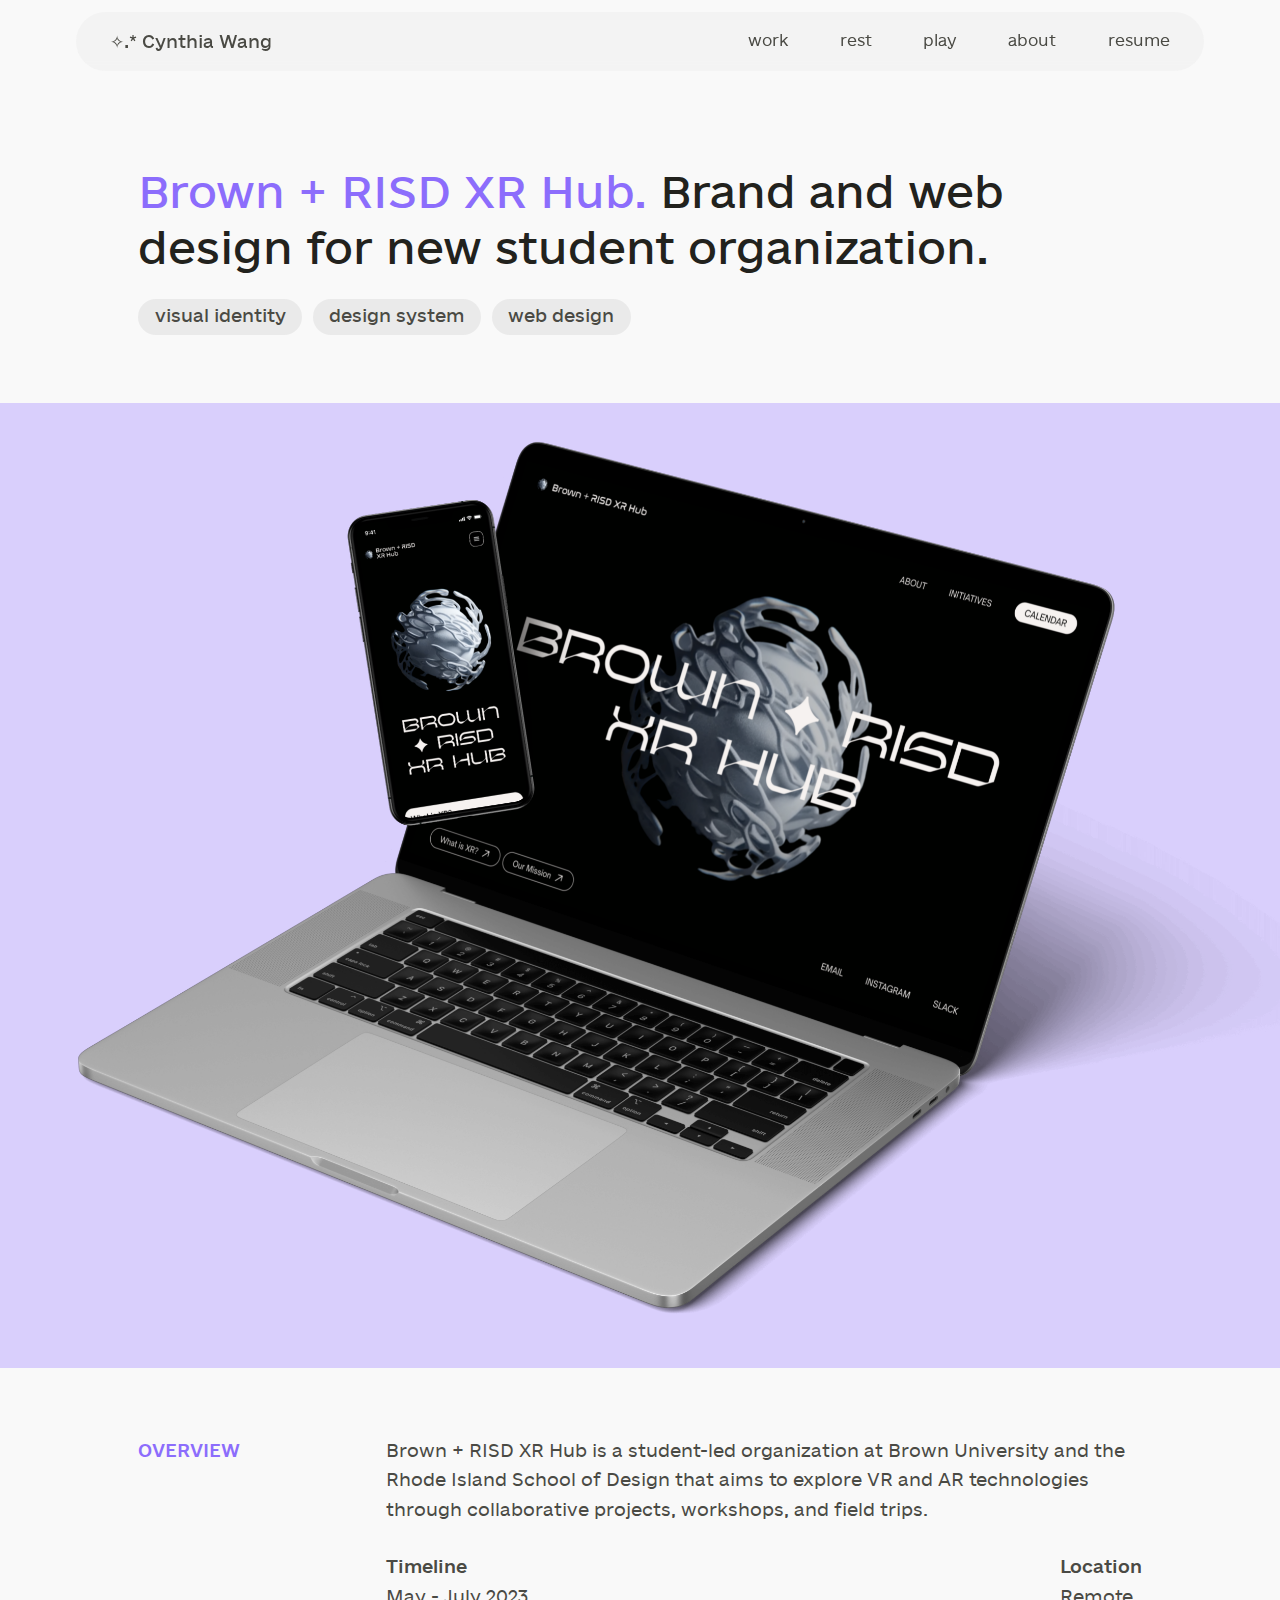
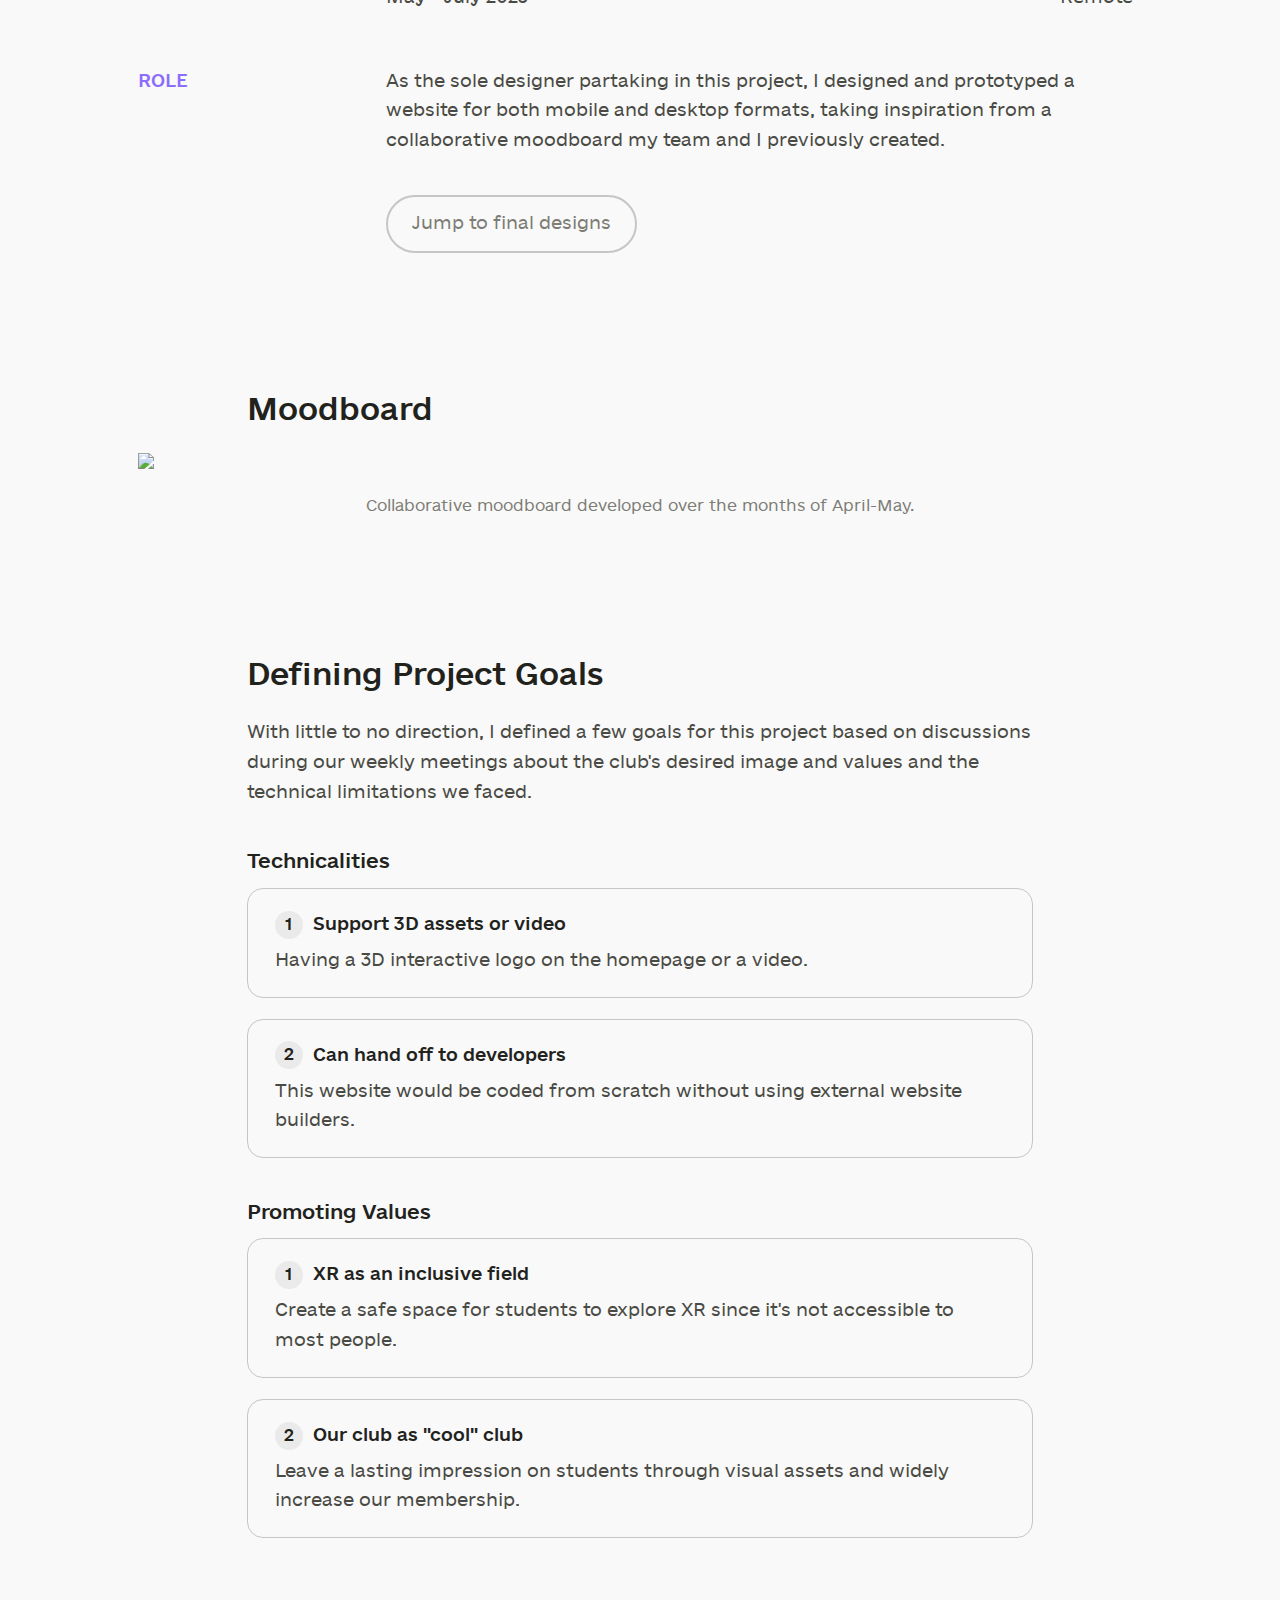
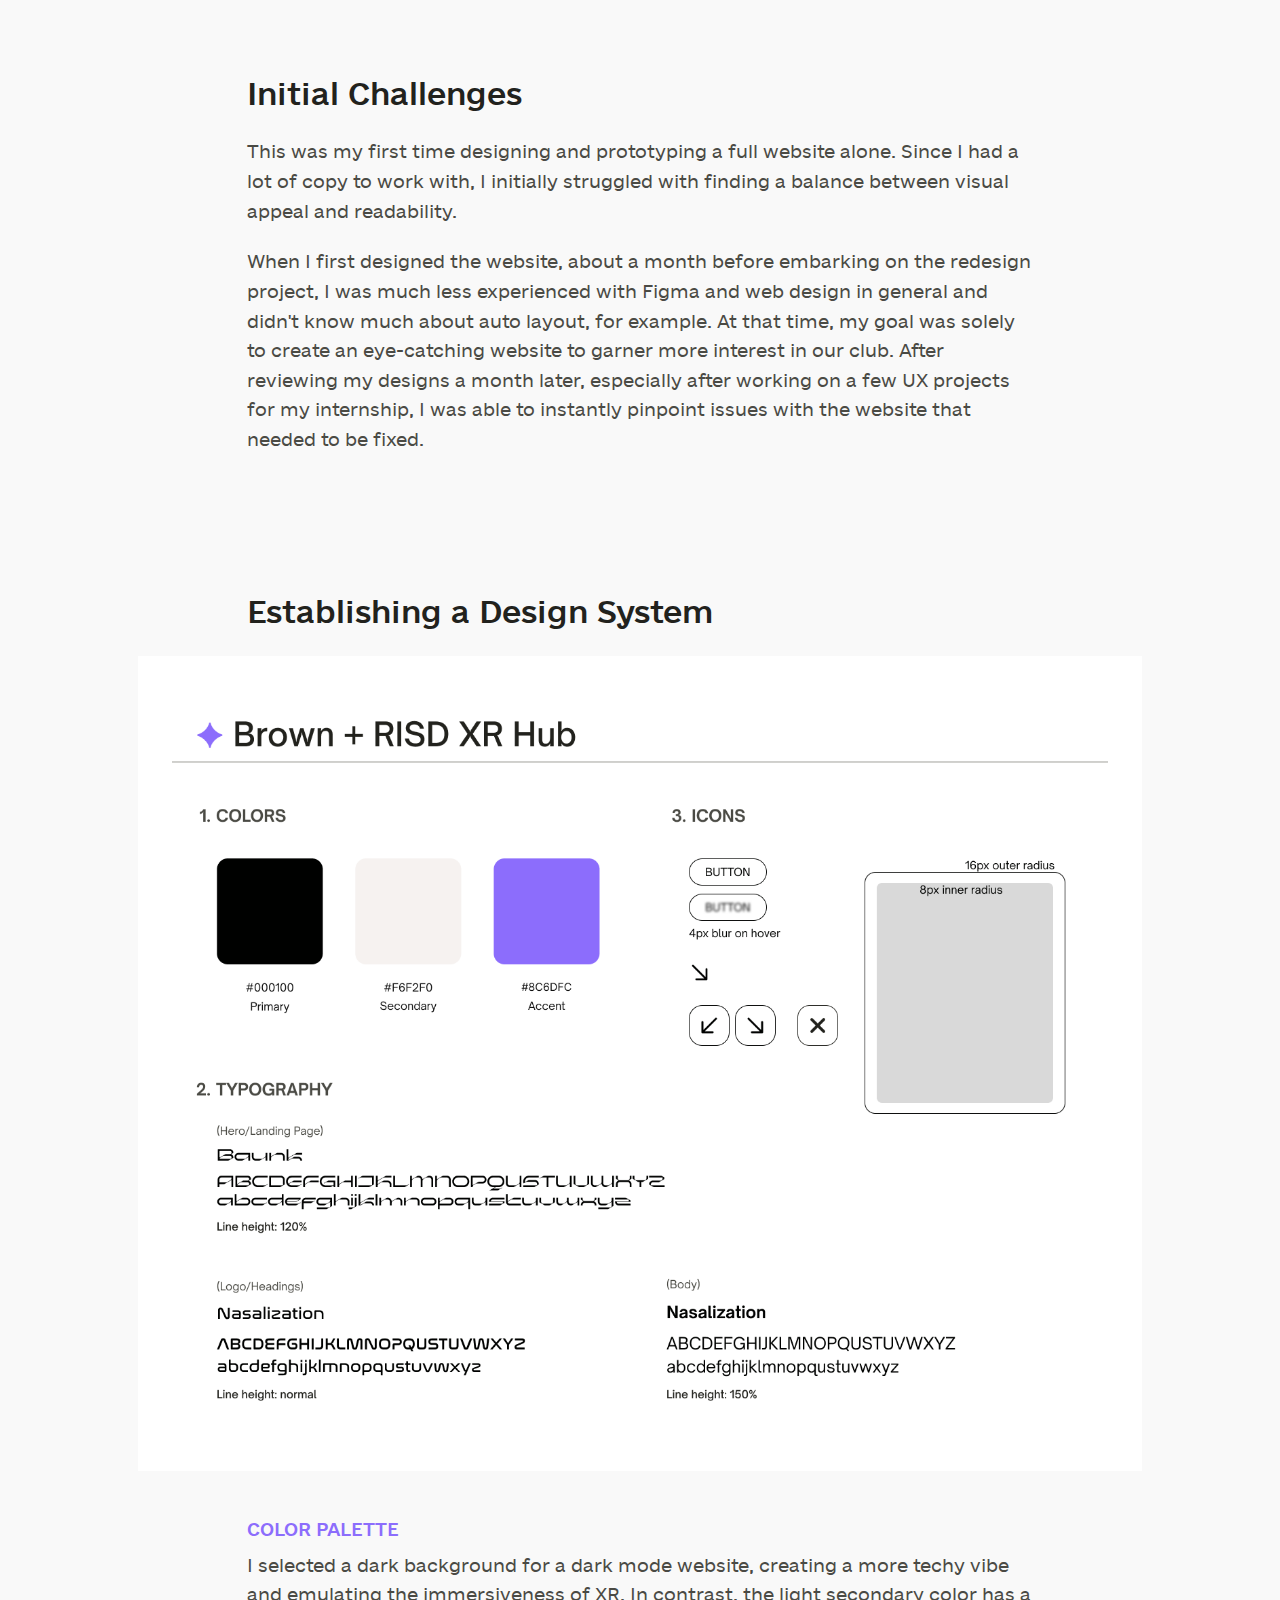
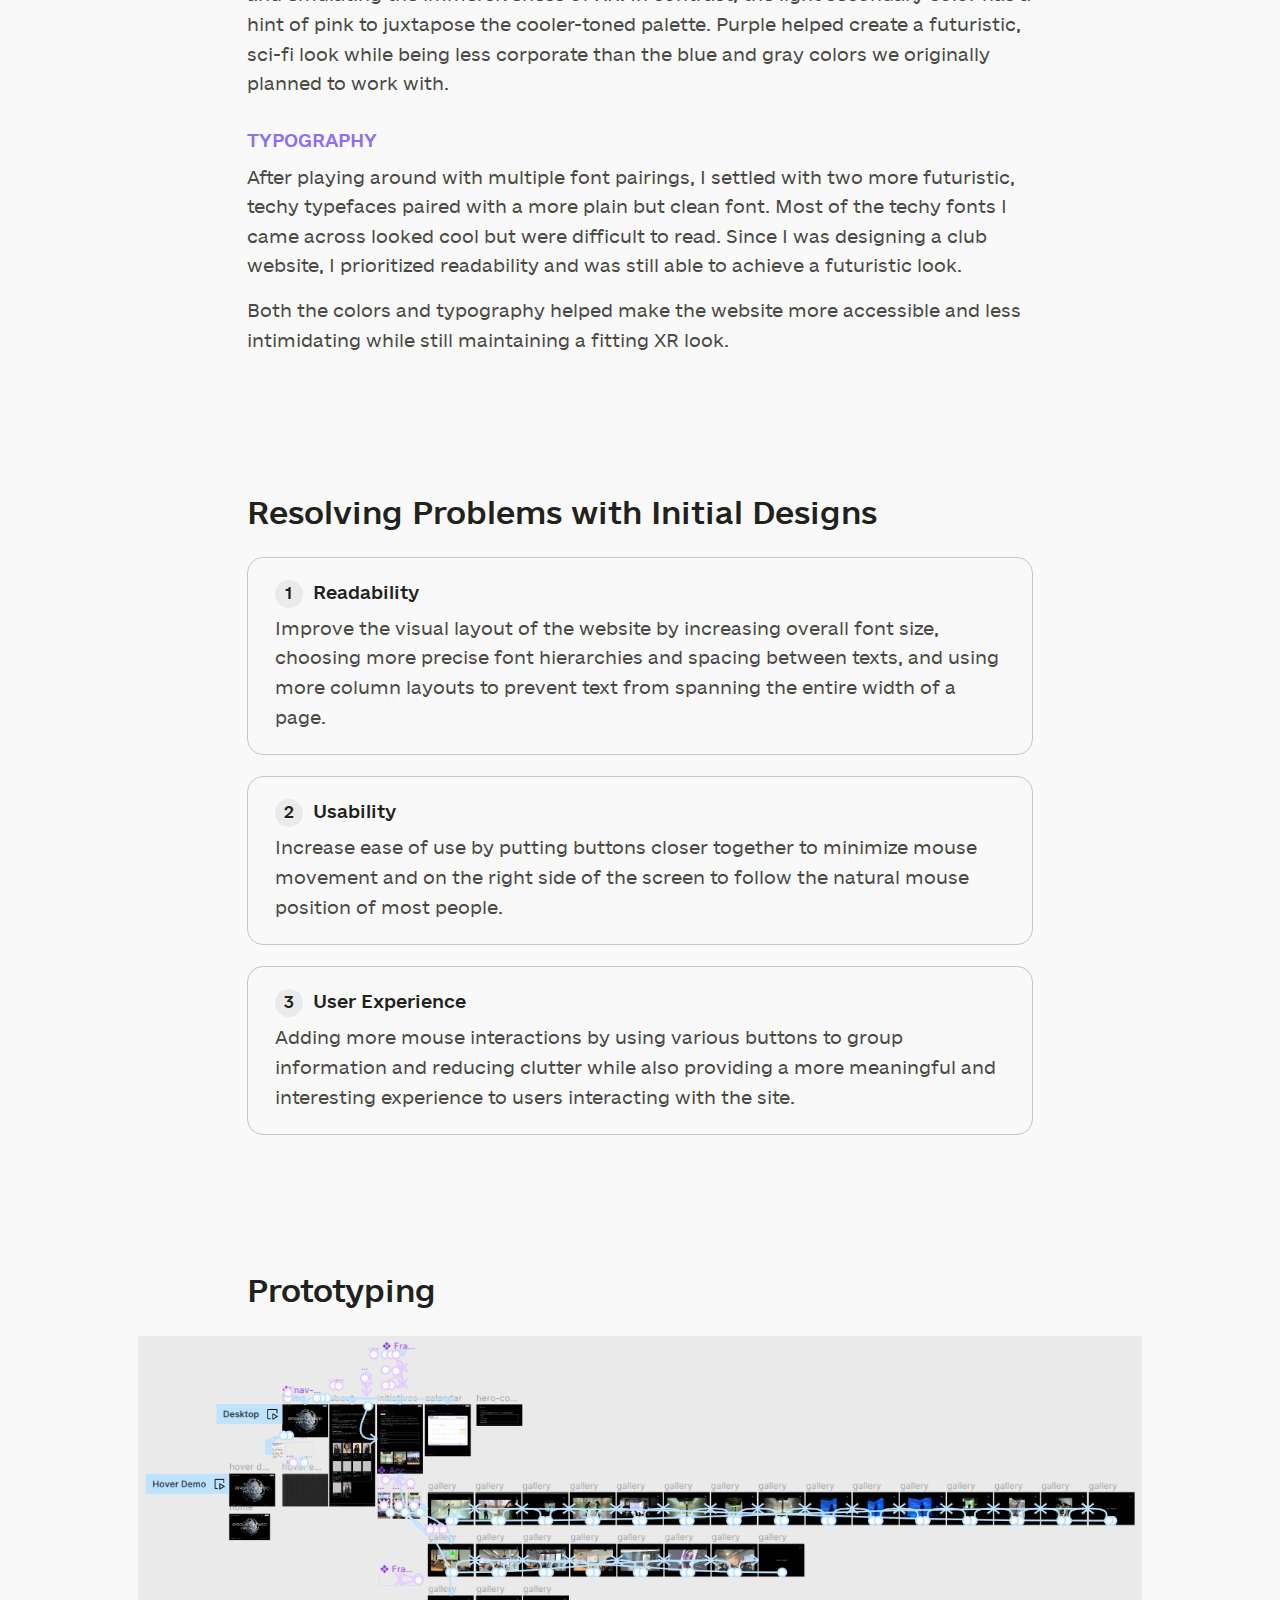
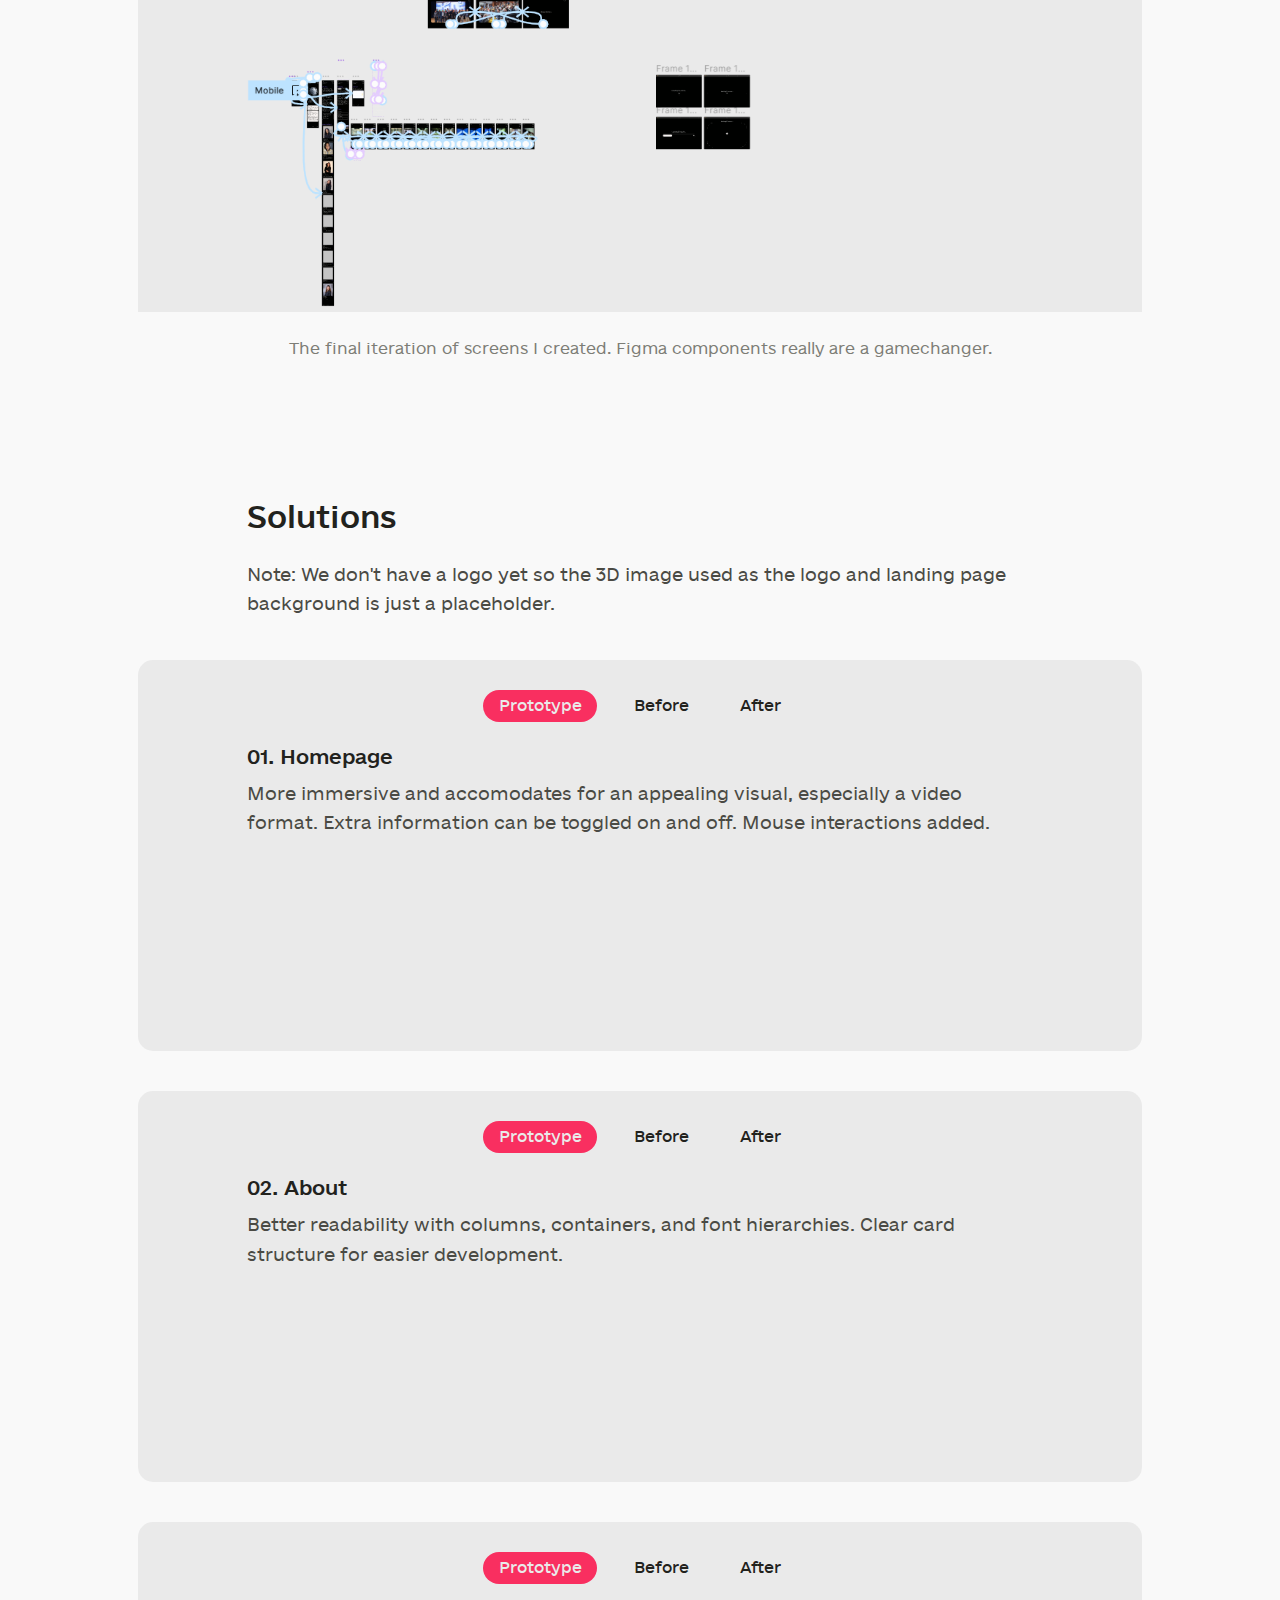
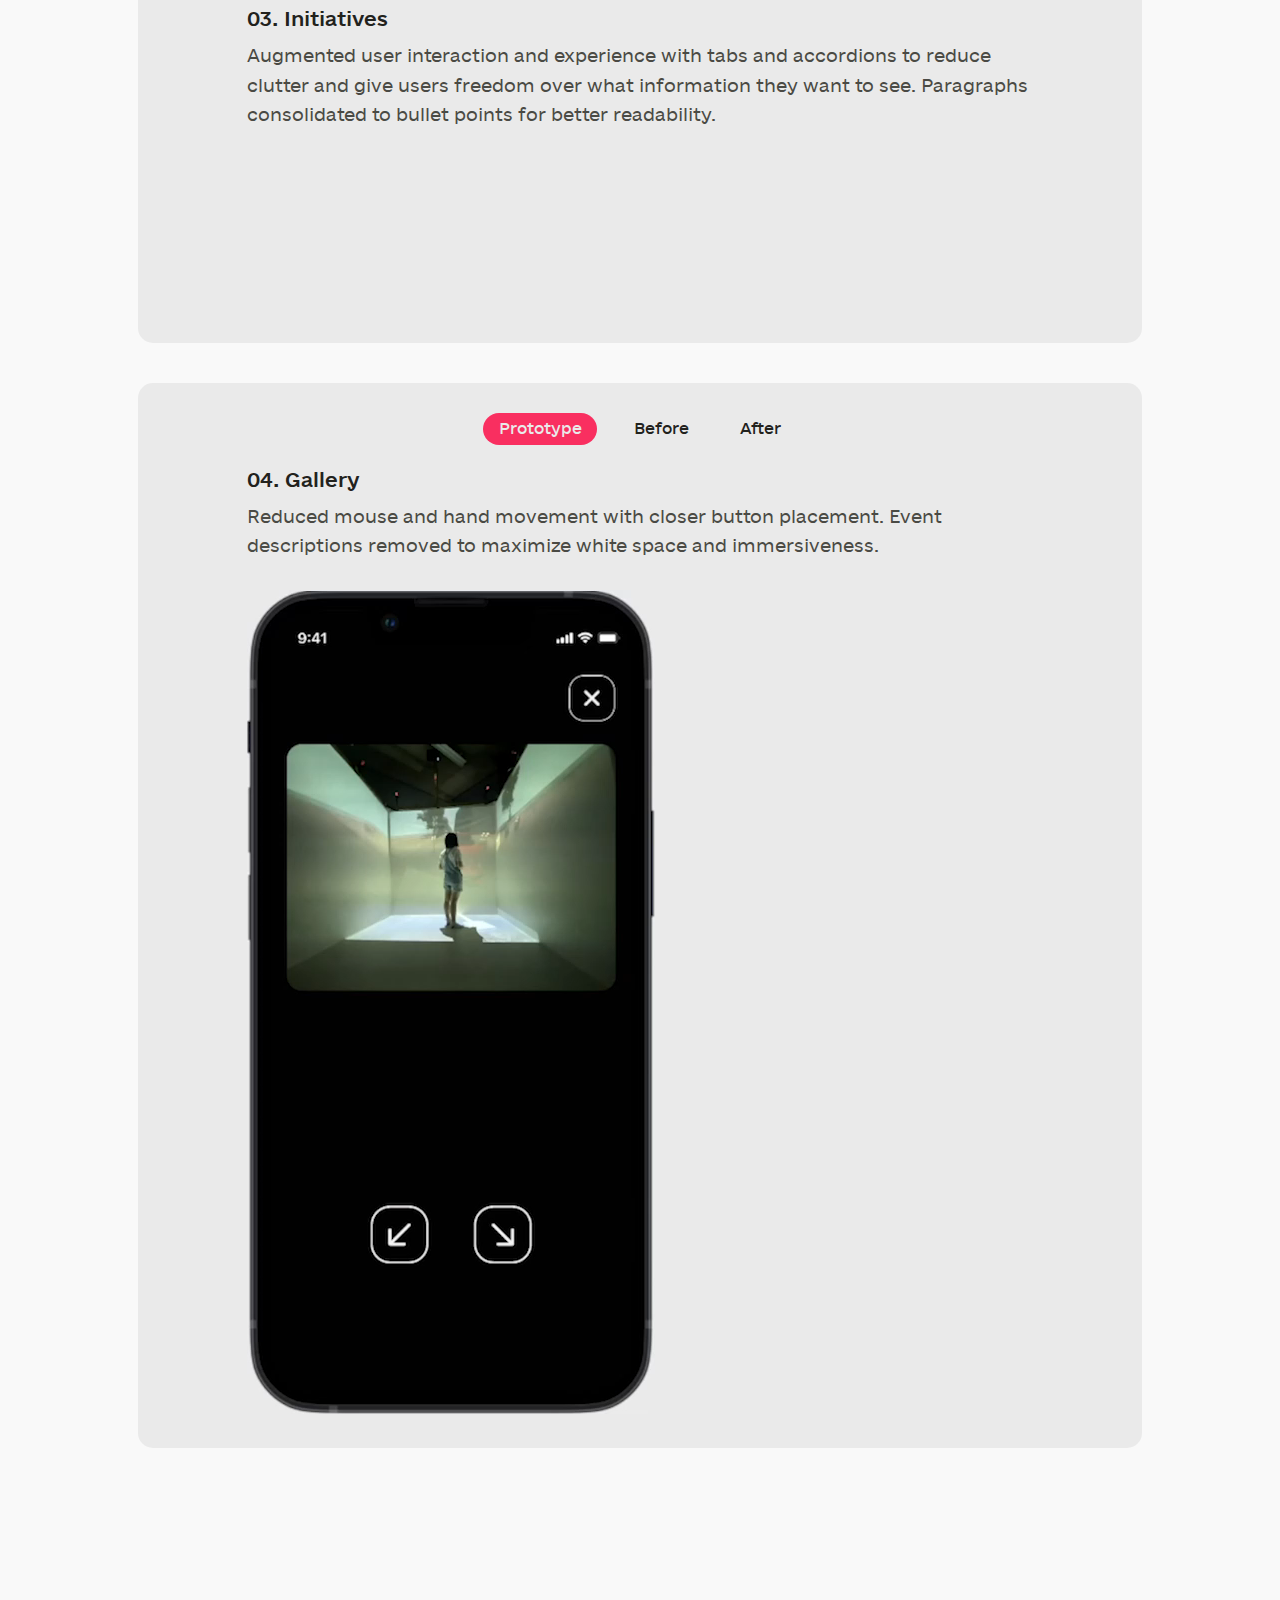
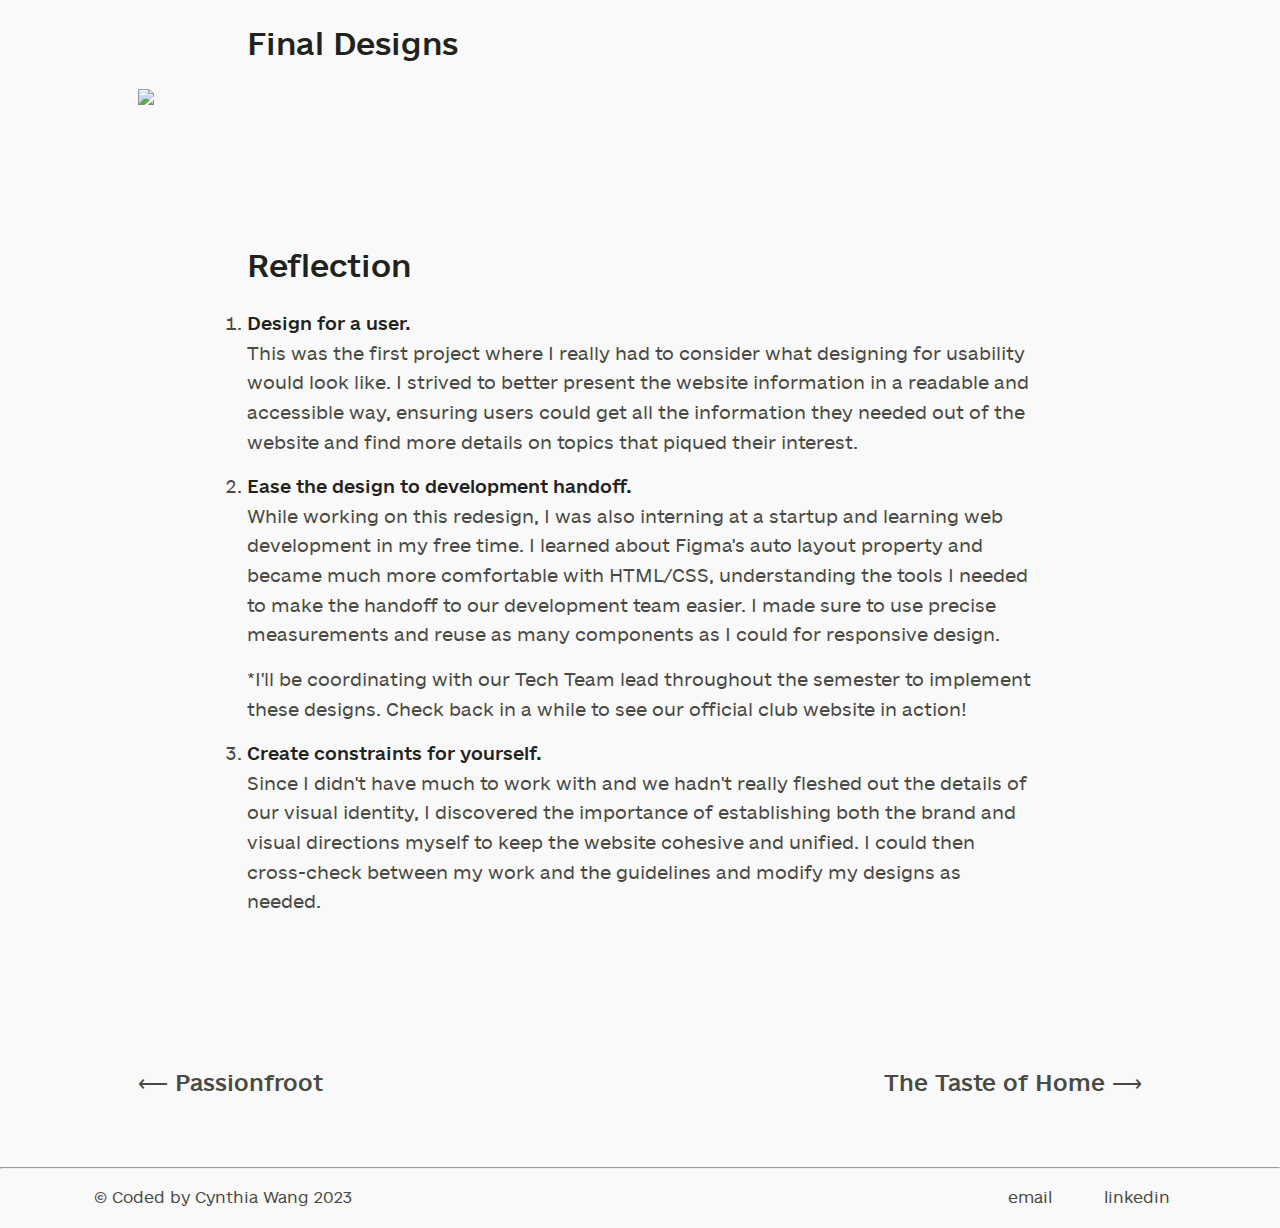
==== brown-risd-xr-hub/index.html @ 7a9e2456 "Add files via upload" ====
<!DOCTYPE html>
<html lang="en">
<head>
  <meta charset="UTF-8">
  <meta name="viewport" content="width=device-width, initial-scale=1.0">
  <title>Brown + RISD XR Hub</title>
  <link rel="stylesheet" href="../style.css">
  <link rel="icon" type="image/x-icon" href="../images/favicon.png">
</head>
<body>
  <section class="header-work">
    <!-- navbar -->
    <div class="nav-container">
      <nav>
        <a href="../" class="logo">✧.* Cynthia Wang</a>
        <div class="nav-links">
          <ul>
            <li><a href="../"><p class="small-text">work</p></a></li>
            <li><a href="../rest/"><p class="small-text">rest</p></a></li>
            <li><a href="../play/"><p class="small-text">play</p></a></li>
            <li><a href="../about/"><p class="small-text">about</p></a></li>
            <li><a href="../docs/resume.pdf" target="_blank"><p class="small-text">resume</p></a></li>
          </ul>
        </div>
      </nav>
    </div>   

    <!-- title -->
    <div class="work-header-container fade">
      <h2 class="padding strong"><span class="purple">Brown + RISD XR Hub. </span>Brand and web design for new student organization.</h2>
      <div class="work-pill-row">
        <div class="category">
          <p>visual identity</p>
        </div>
        <div class="category">
          <p>design system</p>
        </div>
        <div class="category">
          <p>web design</p>
        </div>
      </div>
    </div>
  </section>

  <!-- cover-image -->
  <section class="cover-image fade">
    <div class="cover-container xr-hub">
      <img src="../images/xr-hub/project-cover.png">
    </div>
  </section>

  <!-- overview -->
  <section>
    <div class="work-primary-padding fade">

      <div class="work-split-container">
        <div class="work-left-side">
          <p class="medium purple">
            OVERVIEW
          </p>
        </div>
        <div class="work-right-side">
          <p class="padding-32">
            Brown + RISD XR Hub is a student-led organization at Brown University and the Rhode Island School of Design that aims to explore VR and AR technologies through collaborative projects, workshops, and field trips.
          </p>
          <div class="subrow">
            <div class="work-right-left-side">
              <p class="medium">
                Timeline
              </p>
              <p>May - July 2023</p>
            </div>
            <div class="work-right-right-side">
              <p class="medium">
                Location
              </p>
              <p class="padding-64">Remote</p>
            </div>
          </div>
        </div>
      </div>

      <div class="work-split-container">
        <div class="work-left-side">
          <p class="medium purple">ROLE</p>
        </div>
        <div class="work-right-side">
          <p class="padding-48 gray">
            As the sole designer partaking in this project, I designed and prototyped a website for both mobile and desktop formats, taking inspiration from a collaborative moodboard my team and I previously created.
          </p>
          <div>
            <button class="jump-button">
              <a href="#solutions">
                <p class="subtle">Jump to final designs</p>
              </a>
            </button>  
          </div>
        </div>
      </div>
    </div>
  </section>

  <!-- moodboard -->
  <section>
    <div class="work-primary-padding fade">
      <div class="work-inner-container">
        <h3 class="padding">Moodboard</h3>
      </div>
      <div class="process-image">
        <img src="../images/xr-hub/moodboard.jpg">
      </div>
      <p class="small-text subtle center-align">
        Collaborative moodboard developed over the months of April-May.
      </p>
    </div>
  </section>  

  <!-- goals -->
  <section>
    <div class="work-primary-padding fade">
      <div class="work-inner-container">
        <h3 class="padding">Defining Project Goals</h3>
        <p class="padding-48">
          With little to no direction, I defined a few goals for this project based on discussions during our weekly meetings about the club's desired image and values and the technical limitations we faced.
        </p>
        <p class="large-text medium strong padding-12">Technicalities</p>

        <div class="grid-container" style="padding-bottom: var(--padding-48);">
          <div class="sequence-container">
            <div class="num-row">
              <div class="num-circle strong medium">1</div>
              <p class="strong medium">Support 3D assets or video</p>
            </div>
            <div>
              <p>
                Having a 3D interactive logo on the homepage or a video.
              </p>
            </div>
          </div>
          <div>
            <div class="sequence-container">
              <div class="num-row">
                <div class="num-circle strong medium">2</div>
                <p class="strong medium">Can hand off to developers</p>
              </div>
              <div>
                <p>
                  This website would be coded from scratch without using external website builders.
                </p>
              </div>
            </div>  
          </div>
        </div>

        <!-- <p class="medium">
          1. Support 3D assets or video
        </p>
        <p class="padding-16">
          Having a 3D interactive logo on the homepage or a video.
        </p> 
        <p class="medium">
          2. Can hand off to developers
        </p>
        <p class="padding-32">
          This website would be coded from scratch without using external website builders.
        </p> -->
        <p class="large-text medium strong padding-12">Promoting Values</p>
        <div class="grid-container">
          <div class="sequence-container">
            <div class="num-row">
              <div class="num-circle strong medium">1</div>
              <p class="strong medium">XR as an inclusive field</p>
            </div>
            <div>
              <p>
                Create a safe space for students to explore XR since it's not accessible to most people.
              </p>
            </div>
          </div>
          <div>
            <div class="sequence-container">
              <div class="num-row">
                <div class="num-circle strong medium">2</div>
                <p class="strong medium">Our club as "cool" club</p>
              </div>
              <div>
                <p>
                  Leave a lasting impression on students through visual assets and widely increase our membership.
                </p>
              </div>
            </div>  
          </div>
        </div>

        <!-- <p class="medium">
          1. XR as an inclusive field
        </p>
        <p class="padding-16">
          Create a safe space for students to explore XR since it's not accessible to most people.
        </p>
        <p class="medium">
          2. Our club as "cool" club
        </p>
        <p>
          Leave a lasting impression on students through visual assets and widely increase our membership.
        </p>  -->
      </div>
    </div>
  </section>    

  <!-- challenges -->
  <section>
    <div class="work-primary-padding fade">
    <div class="work-inner-container">
      <h3 class="padding">Initial Challenges</h3>
        <p class="padding-24">This was my first time designing and prototyping a full website alone. Since I had a lot of copy to work with, I initially struggled with finding a balance between visual appeal and readability.</p>
        <p>When I first designed the website, about a month before embarking on the redesign project, I was much less experienced with Figma and web design in general and didn't know much about auto layout, for example. At that time, my goal was solely to create an eye-catching website to garner more interest in our club. After reviewing my designs a month later, especially after working on a few UX projects for my internship, I was able to instantly pinpoint issues with the website that needed to be fixed.</p>
      </div>
    </div>
  </section>    

  <!-- design system -->
  <section>
    <div class="work-primary-padding fade">
      <div class="work-inner-container">
        <h3 class="padding">Establishing a Design System</h3>
      </div>
      <div class="style-guide">
        <img src="../images/xr-hub/style-guide.png">
      </div>
      <div class="work-inner-container">
        <p class="purple medium padding-8">COLOR PALETTE</p>
        <p class="padding-32">
          I selected a dark background for a dark mode website, creating a more techy vibe and emulating the immersiveness of XR. In contrast, the light secondary color has a hint of pink to juxtapose the cooler-toned palette. Purple helped create a futuristic, sci-fi look while being less corporate than the blue and gray colors we originally planned to work with.
        </p>
        <p class="purple medium padding-8">TYPOGRAPHY</p>
        <p class="padding-16">
          After playing around with multiple font pairings, I settled with two more futuristic, techy typefaces paired with a more plain but clean font. Most of the techy fonts I came across looked cool but were difficult to read. Since I was designing a club website, I prioritized readability and was still able to achieve a futuristic look.
        </p>
        <p>
          Both the colors and typography helped make the website more accessible and less intimidating while still maintaining a fitting XR look.
        </p>
      </div>
    </div>
  </section>

  <!-- problems with initial designs -->
  <section>
    <div class="work-primary-padding fade">
      <div class="work-inner-container">
        <h3 class="padding">Resolving Problems with Initial Designs</h3>
        <div class="grid-container">
          <div class="sequence-container">
            <div class="num-row">
              <div class="num-circle strong medium">1</div>
              <p class="strong medium">Readability</p>
            </div>
            <div>
              <p>
                Improve the visual layout of the website by increasing overall font size, choosing more precise font hierarchies and spacing between texts, and using more column layouts to prevent text from spanning the entire width of a page.
              </p>
            </div>
          </div>
          <div>
            <div class="sequence-container">
              <div class="num-row">
                <div class="num-circle strong medium">2</div>
                <p class="strong medium">Usability</p>
              </div>
              <div>
                <p>
                  Increase ease of use by putting buttons closer together to minimize mouse movement and on the right side of the screen to follow the natural mouse position of most people.
                </p>
              </div>
            </div>  
          </div>
          <div>
            <div class="sequence-container">
              <div class="num-row">
                <div class="num-circle strong medium">3</div>
                <p class="strong medium">User Experience</p>
              </div>
              <div>
                <p>
                  Adding more mouse interactions by using various buttons to group information and reducing clutter while also providing a more meaningful and interesting experience to users interacting with the site.
                </p>
              </div>
            </div>  
          </div>
      </div>
    </div>
  </section>

  <!-- prototyping -->
  <section>
    <div class="work-primary-padding fade">
      <div class="work-inner-container">
        <h3 class="padding">Prototyping</h3>
      </div>
      <img src="../images/xr-hub/prototyping-ss.png" style="padding-bottom: var(--padding-24);">
      <p class="subtle small-text center-align">The final iteration of screens I created. Figma components really are a gamechanger.</p>
    </div>  
  </section>

  <!-- solutions -->
  <section>
    <div class="work-primary-padding fade">
      <div class="work-inner-container">
        <h3 class="padding">Solutions</h3>
        <p class="padding-48">Note: We don't have a logo yet so the 3D image used as the logo and landing page background is just a placeholder.</p>
      </div>

      <!-- home -->
      <div class="prototype-container">
        <div class="tabs">
          <input type="radio" class="tabs-radio" name="tabs-home" id="prototype-tab-home" checked>
          <label for="prototype-tab-home" class="tabs-label strong">Prototype</label>
          <div class="tabs-content">
            <div>
              <p class="strong medium large-text padding-8">01. Homepage</p>
              <p class="padding-32">More immersive and accomodates for an appealing visual, especially a video format. Extra information can be toggled on and off. Mouse interactions added.</p>
            </div>
            <div class="prototype-cover-vid" style="overflow: hidden">
              <video width="100%" autoplay loop muted playsinline class="prototype-screen-container">
                <source src="../images/xr-hub/home-prototype.mp4" type="video/mp4">
              </video>
            </div>
          </div>
          <input type="radio" class="tabs-radio" name="tabs-home" id="before-tab-home">
          <label for="before-tab-home" class="tabs-label strong">Before</label>
          <div class="tabs-content">
            <div class="prototype-split-container">
              <div class="prototype-split-row">
                <div class="prototype-image-side">
                  <img src="../images/xr-hub/home-old.png" class="prototype-img">
                </div>
                <div class="prototype-text-side">
                  <div class="prototype-bullet-container">
                    <div class="icon">
                      <img src="../images/x.svg">
                    </div>
                    <div>
                      <p>Text-heavy</p>
                    </div>
                  </div>
                  <div class="prototype-bullet-container">
                    <div class="icon">
                      <img src="../images/x.svg">
                    </div>
                    <div>
                      <p>Spacing issues</p>
                    </div>
                  </div>
                  <div class="prototype-bullet-container">
                    <div class="icon">
                      <img src="../images/x.svg">
                    </div>
                    <div>
                      <p>Not suitable for background image/video integration</p>
                    </div>
                  </div>
                </div>
              </div>
            </div>
          </div>
          <input type="radio" class="tabs-radio" name="tabs-home" id="after-tab-home">
          <label for="after-tab-home" class="tabs-label strong">After</label>
          <div class="tabs-content">
            <div class="prototype-split-container">
              <div class="prototype-split-row">
                <div class="prototype-image-side">
                  <img src="../images/xr-hub/home-new.png" class="prototype-img">
                </div>
                <div class="prototype-text-side">
                  <div class="prototype-bullet-container">
                    <div class="icon">
                      <img src="../images/check.svg">
                    </div>
                    <div>
                      <p>Spacious landing page</p>
                    </div>
                  </div>
                  <div class="prototype-bullet-container">
                    <div class="icon">
                      <img src="../images/check.svg">
                    </div>
                    <div>
                      <p>Hidden secondary information with buttons toggles</p>
                    </div>
                  </div>
                  <div class="prototype-bullet-container">
                    <div class="icon">
                      <img src="../images/check.svg">
                    </div>
                    <div>
                      <p>Adjusted spacing in footer</p>
                    </div>
                  </div>
                  <div class="prototype-bullet-container">
                    <div class="icon">
                      <img src="../images/check.svg">
                    </div>
                    <div>
                      <p>Bold CTA Calendar button</p>
                    </div>
                  </div>
                  <div class="prototype-bullet-container">
                    <div class="icon">
                      <img src="../images/check.svg">
                    </div>
                    <div>
                      <p>Mouse hover effects</p>
                    </div>
                  </div>
                </div>
              </div>
            </div>
          </div>
        </div>
      </div>  

      <!-- about -->
      <div class="prototype-container">
        <div class="tabs">
          <input type="radio" class="tabs-radio" name="tabs-about" id="prototype-tab-about" checked>
          <label for="prototype-tab-about" class="tabs-label strong">Prototype</label>
          <div class="tabs-content">
            <div>
              <p class="strong medium large-text padding-8">02. About</p>
              <p class="padding-32">Better readability with columns, containers, and font hierarchies. Clear card structure for easier development.</p>
            </div>
            <div class="prototype-cover-vid" style="overflow: hidden">
              <video width="100%" class="prototype-screen-container" autoplay loop muted playsinline>
                <source src="../images/xr-hub/about-prototype.mp4" type="video/mp4">
              </video>
            </div>
          </div>
          <input type="radio" class="tabs-radio" name="tabs-about" id="before-tab-about">
          <label for="before-tab-about" class="tabs-label strong">Before</label>
          <div class="tabs-content">
            <div class="prototype-split-container">
              <div class="prototype-split-row">
                <div class="prototype-image-side">
                  <img src="../images/xr-hub/about-old.png" class="prototype-img">
                </div>
                <div class="prototype-text-side">
                  <div class="prototype-bullet-container">
                    <div class="icon">
                      <img src="../images/x.svg">
                    </div>
                    <div>
                      <p>Spacing issues</p>
                    </div>
                  </div>
                  <div class="prototype-bullet-container">
                    <div class="icon">
                      <img src="../images/x.svg">
                    </div>
                    <div>
                      <p>Lack of font hierarchy</p>
                    </div>
                  </div>
                  <div class="prototype-bullet-container">
                    <div class="icon">
                      <img src="../images/x.svg">
                    </div>
                    <div>
                      <p>Wide text boxes causing eye strain</p>
                    </div>
                  </div>
                  <div class="prototype-bullet-container">
                    <div class="icon">
                      <img src="../images/x.svg">
                    </div>
                    <div>
                      <p>Disproportionate icon to text sizes</p>
                    </div>
                  </div>
                </div>
              </div>
              <div class="prototype-split-row">
                <div class="prototype-image-side">
                  <img src="../images/xr-hub/eboard-old.png"  class="prototype-img">
                </div>
                <div class="prototype-text-side">
                  <div class="prototype-bullet-container">
                    <div class="icon">
                      <img src="../images/x.svg">
                    </div>
                    <div>
                      <p>No text groupings</p>
                    </div>
                  </div>
                  <div class="prototype-bullet-container">
                    <div class="icon">
                      <img src="../images/x.svg">
                    </div>
                    <div>
                      <p>Unresponsive container design</p>
                    </div>
                  </div>
                </div>
              </div>
            </div>
          </div>
          <input type="radio" class="tabs-radio" name="tabs-about" id="after-tab-about">
          <label for="after-tab-about" class="tabs-label strong">After</label>
          <div class="tabs-content">
            <div class="prototype-split-container">
              <div class="prototype-split-row">
                <div class="prototype-image-side">
                  <img src="../images/xr-hub/about-new.png" class="prototype-img">
                </div>
                <div class="prototype-text-side">
                  <div class="prototype-bullet-container">
                    <div class="icon">
                      <img src="../images/check.svg">
                    </div>
                    <div>
                      <p>Clear font hierarchy</p>
                    </div>
                  </div>
                  <div class="prototype-bullet-container">
                    <div class="icon">
                      <img src="../images/check.svg">
                    </div>
                    <div>
                      <p>Columns for better readability</p>
                    </div>
                  </div>
                  <div class="prototype-bullet-container">
                    <div class="icon">
                      <img src="../images/check.svg">
                    </div>
                    <div>
                      <p>Container for contact/social media handles</p>
                    </div>
                  </div>
                </div>
              </div>
              <div class="prototype-split-row">
                <div class="prototype-image-side">
                  <img src="../images/xr-hub/eboard-new.png"  class="prototype-img">
                </div>
                <div class="prototype-text-side">
                  <div class="prototype-bullet-container">
                    <div class="icon">
                      <img src="../images/check.svg">
                    </div>
                    <div>
                      <p>Text groupings with spacing and bullet points</p>
                    </div>
                  </div>
                  <div class="prototype-bullet-container">
                    <div class="icon">
                      <img src="../images/check.svg">
                    </div>
                    <div>
                      <p>Card structure for easier development</p>
                    </div>
                  </div>
                </div>
              </div>
            </div>
          </div>
        </div>
      </div>

    <!-- initiatives --> 
      <div class="prototype-container">
        <div class="tabs">
          <input type="radio" class="tabs-radio" name="tabs-initiatives" id="prototype-tab-initiatives" checked>
          <label for="prototype-tab-initiatives" class="tabs-label strong">Prototype</label>
          <div class="tabs-content">
            <div>
              <p class="strong medium large-text padding-8">03. Initiatives</p>
              <p class="padding-32">Augmented user interaction and experience with tabs and accordions to reduce clutter and give users freedom over what information they want to see. Paragraphs consolidated to bullet points for better readability.</p>
            </div>
            <div class="prototype-cover-vid" style="overflow: hidden">
              <video width="100%" class="prototype-screen-container" autoplay loop muted playsinline>
                <source src="../images/xr-hub/initiatives-prototype.mp4" type="video/mp4">
              </video>
            </div>
          </div>

          <input type="radio" class="tabs-radio" name="tabs-initiatives" id="before-tab-initiatives">
          <label for="before-tab-initiatives" class="tabs-label strong">Before</label>
          <div class="tabs-content">
            <div class="prototype-split-container">
              <div class="prototype-split-row">
                <div class="prototype-image-side">
                  <img src="../images/xr-hub/initiatives-old.png" class="prototype-img">
                </div>

                <div class="prototype-text-side">
                  <div class="prototype-bullet-container">
                    <div class="icon">
                      <img src="../images/x.svg">
                    </div>
                    <div>
                      <p>Dense text blocks</p>
                    </div>
                  </div>

                  <div class="prototype-bullet-container">
                    <div class="icon">
                      <img src="../images/x.svg">
                    </div>
                    <div>
                      <p>Long sections requiring unnecessary scroll movement</p>
                    </div>
                  </div>
                </div>
              </div>
              <div class="prototype-split-row">
                <div class="prototype-image-side">
                  <img src="../images/xr-hub/events-old.png"  class="prototype-img">
                </div>
                <div class="prototype-text-side">
                  <div class="prototype-bullet-container">
                    <div class="icon">
                      <img src="../images/x.svg">
                    </div>
                    <div>
                      <p>Spacing issues</p>
                    </div>
                  </div>
                  <div class="prototype-bullet-container">
                    <div class="icon">
                      <img src="../images/x.svg">
                    </div>
                    <div>
                      <p>Misleading unclickable arrows</p>
                    </div>
                  </div>
                  <div class="prototype-bullet-container">
                    <div class="icon">
                      <img src="../images/x.svg">
                    </div>
                    <div>
                      <p>Wide text boxes</p>
                    </div>
                  </div>
                </div>
              </div>
            </div>
          </div>
          <input type="radio" class="tabs-radio" name="tabs-initiatives" id="after-tab-initiatives">
          <label for="after-tab-initiatives" class="tabs-label strong">After</label>
          <div class="tabs-content">
            <div class="prototype-split-container">
              <div class="prototype-split-row">
                <div class="prototype-image-side">
                  <img src="../images/xr-hub/initiatives-new.png" class="prototype-img">
                </div>
                <div class="prototype-text-side">
                  <div class="prototype-bullet-container">
                    <div class="icon">
                      <img src="../images/check.svg">
                    </div>
                    <div>
                      <p>Tabs for greater user interaction</p>
                    </div>
                  </div>
                  <div class="prototype-bullet-container">
                    <div class="icon">
                      <img src="../images/check.svg">
                    </div>
                    <div>
                      <p>Better readability with bullet points and fixed spacing</p>
                    </div>
                  </div>
                  <div class="prototype-bullet-container">
                    <div class="icon">
                      <img src="../images/check.svg">
                    </div>
                    <div>
                      <p>Less text displayed at once</p>
                    </div>
                  </div>
                </div>
              </div>
              <div class="prototype-split-row">
                <div class="prototype-image-side">
                  <img src="../images/xr-hub/events-new.png"  class="prototype-img">
                </div>
                <div class="prototype-text-side">
                  <div class="prototype-bullet-container">
                    <div class="icon">
                      <img src="../images/check.svg">
                    </div>
                    <div>
                      <p>Accordion layout to hide secondary information</p>
                    </div>
                  </div>
                  <div class="prototype-bullet-container">
                    <div class="icon">
                      <img src="../images/check.svg">
                    </div>
                    <div>
                      <p>Reduced clutter</p>
                    </div>
                  </div>
                </div>
              </div>
            </div>
          </div>
        </div> 
      </div>

      <!-- gallery -->
      <div class="prototype-container">
        <div class="tabs">
          <input type="radio" class="tabs-radio" name="tabs-gallery" id="prototype-tab-gallery" checked>
          <label for="prototype-tab-gallery" class="tabs-label strong">Prototype</label>
          <div class="tabs-content">
            <div>
              <p class="strong medium large-text padding-8">04. Gallery</p>
              <p class="padding-32">Reduced mouse and hand movement with closer button placement. Event descriptions removed to maximize white space and immersiveness.</p>
            </div>
            <div class="mobile-desktop-row">
              <div style="overflow: hidden">
                <video width="100%" autoplay loop muted playsinline>
                  <source src="../images/xr-hub/gallery-prototype-mobile.mp4" type="video/mp4">
                </video>
              </div>
              <div class="prototype-cover-vid" style="overflow: hidden">
                <video width="100%" autoplay loop muted playsinline class="prototype-screen-container">
                  <source src="../images/xr-hub/gallery-prototype.mp4" type="video/mp4">
                </video>
              </div>
            </div>
          </div>
          <input type="radio" class="tabs-radio" name="tabs-gallery" id="before-tab-gallery">
          <label for="before-tab-gallery" class="tabs-label strong">Before</label>
          <div class="tabs-content">
            <div class="prototype-split-container">
              <div class="prototype-split-row">
                <div class="prototype-image-side">
                  <img src="../images/xr-hub/gallery-old.png" class="prototype-img">
                </div>
                <div class="prototype-text-side">
                  <div class="prototype-bullet-container">
                    <div class="icon">
                      <img src="../images/x.svg">
                    </div>
                    <div>
                      <p>Repetitive information from "Events" accordion</p>
                    </div>
                  </div>
                  <div class="prototype-bullet-container">
                    <div class="icon">
                      <img src="../images/x.svg">
                    </div>
                    <div>
                      <p>Lots of mouse movement with arrows on opposite sides of screen</p>
                    </div>
                  </div>
                  <div class="prototype-bullet-container">
                    <div class="icon">
                      <img src="../images/x.svg">
                    </div>
                    <div>
                      <p>"Exit Gallery" button in lefthand corner goes against typical mouse position on right side of screen</p>
                    </div>
                  </div>
                </div>
              </div>
            </div>
          </div>
          <input type="radio" class="tabs-radio" name="tabs-gallery" id="after-tab-gallery">
          <label for="after-tab-gallery" class="tabs-label strong">After</label>
          <div class="tabs-content">
            <div class="prototype-split-container">
              <div class="prototype-split-row">
                <div class="prototype-image-side">
                  <img src="../images/xr-hub/gallery-new.png" class="prototype-img">
                </div>
                <div class="prototype-text-side">
                  <div class="prototype-bullet-container">
                    <div class="icon">
                      <img src="../images/check.svg">
                    </div>
                    <div>
                      <p>Less clutter</p>
                    </div>
                  </div>
                  <div class="prototype-bullet-container">
                    <div class="icon">
                      <img src="../images/check.svg">
                    </div>
                    <div>
                      <p>Closer arrows for easier toggling and less mouse movement</p>
                    </div>
                  </div>
                  <div class="prototype-bullet-container">
                    <div class="icon">
                      <img src="../images/check.svg">
                    </div>
                    <div>
                      <p>New "X" button placement</p>
                    </div>
                  </div>
                </div>
              </div>
            </div>
          </div>
        </div> 
      </div>
    </div>
  </section>

  <!-- final designs -->
  <section>
    <div class="work-primary-padding fade" id="solutions">
      <div class="work-inner-container">
        <h3 class="padding">Final Designs</h3>
      </div>
      <img src="../images/xr-hub/all-screens.png">
    </div>
  </section>

  <!-- reflection -->
  <section>
    <div class="work-bottom-padding fade">
      <div class="work-inner-container">
        <h3 class="padding">Reflection</h3>
        <ol>
          <li>
            <p class="medium strong">
              Design for a user.
            </p>
            <p class="padding-16">
              This was the first project where I really had to consider what designing for usability would look like. I strived to better present the website information in a readable and accessible way, ensuring users could get all the information they needed out of the website and find more details on topics that piqued their interest.
            </p>
          </li>
          <li>
            <p class="medium strong">
              Ease the design to development handoff.
            </p>
            <p class="padding-16">
              While working on this redesign, I was also interning at a startup and learning web development in my free time. I learned about Figma's auto layout property and became much more comfortable with HTML/CSS, understanding the tools I needed to make the handoff to our development team easier. I made sure to use precise measurements and reuse as many components as I could for responsive design.
            </p>

            <p class="padding-16">*I'll be coordinating with our Tech Team lead throughout the semester to implement these designs. Check back in a while to see our official club website in action!</p>
          </li>  
          <li>
            <p class="medium strong">
              Create constraints for yourself. 
            </p>
            <p class="padding-16">
              Since I didn't have much to work with and we hadn't really fleshed out the details of our visual identity, I discovered the importance of establishing both the brand and visual directions myself to keep the website cohesive and unified. I could then cross-check between my work and the guidelines and modify my designs as needed.
            </p>
          </li>  
        </ol>
      </div>
    </div>
  </section>

<!-- arrows-->
  <section>
    <div class="work-primary-padding">
      <div class="work-arrow-container">
        <a href="../passionfroot/">
          ⟵ Passionfroot
        </a>
        <a href="../the-taste-of-home/">
          The Taste of Home ⟶
        </a>
      </div>
    </div>
  </section>

  <!-- footer -->
  <section class="footer">
    <hr>
    <div class="footer-container">
      <p class="small-text">© Coded by Cynthia Wang 2023</p>
      <footer>
        <p class="small-text"><a href="mailto: cynthia_wang@brown.edu">email</a></p>
        <p class="small-text"><a href="https://www.linkedin.com/in/cynthia-wang-81b6321b5/" target="_blank">linkedin</a></p>
      </footer>
    </div>
  </section>

</body>
</html>
---- style.css ----
/* ************************ STYLE-GUIDE ************************ */

/* VARIABLE-DEFINING */

:root {
  --bg-default: #F9F9F9;
  --bg-deep: #EAEAEA;
  --bg-xdeep: #C6C6C4;

  --border-default: #C6C6C4;
  --border-subtle: #EAEAEA;

  --text-subtle: #7D7D76;
  --text-default: #4A4A44;
  --text-strong: #22221D;

  --content-hover: #F92F60;
  --pf-orange: #ff9966;
  --xr-purple: #8C6DFC;
  --xr-light-purple: #D9CFFC;
  --zine-red: #f24822;
  --cs15-green:#8B995A;
  --cs15-eggshell: #F0EAD6;

  --padding-8: clamp(0.13rem, calc(0.03rem + 0.47vw), 0.50rem);
  --padding-12: clamp(0.25rem, calc(0.13rem + 0.63vw), 0.75rem);
  --padding-16-small: clamp(0.625rem, calc(0.53rem + 0.47vw), 1.00rem);
  --padding-24: clamp(0.75rem, calc(0.56rem + 0.94vw), 1.50rem);
  --padding-32: clamp(0.88rem, calc(0.59rem + 1.41vw), 2.00rem);
  --padding-48: clamp(1.00rem, calc(0.50rem + 2.50vw), 3.00rem);
  --padding-64: clamp(1.50rem, calc(0.88rem + 3.13vw), 4.00rem);
  --padding-96: clamp(2.00rem, calc(1.00rem + 5.00vw), 6.00rem);

  --padding-16: clamp(0.75rem, calc(0.69rem + 0.31vw), 1.00rem);

  --padding-180: clamp(1.00rem, calc(-1.98rem + 13.23vw), 11.25rem);
  --padding-80: clamp(2.25rem, calc(1.45rem + 3.55vw), 5.00rem);

  --padding-140: clamp(3.00rem, calc(1.56rem + 7.19vw), 8.75rem);
  --padding-140-inner: clamp(1.00rem, calc(-0.94rem + 9.69vw), 8.75rem);
  --padding-120: clamp(1.00rem, calc(-0.62rem + 8.13vw), 7.50rem);

  --padding-180-top: clamp(8.00rem, calc(7.19rem + 4.06vw), 11.25rem);
  --padding-180-bottom: clamp(4.00rem, calc(2.19rem + 9.06vw), 11.25rem);
}

/* COLORS */
.orange {
  color: var(--pf-orange);
}

.purple  {
  color: var(--xr-purple);
}

.green {
  color: var(--cs15-green);
}

.red {
  color: var(--zine-red);
}

/* BASIC-SETUP */
@font-face {
  font-family: 'E-Ukraine';
  src: url('fonts/e-ukraine-light_w.woff');
  src: url('fonts/e-ukraine-light_w.woff') format('woff') url('fonts/e-ukraine-light_w.woff2') url('fonts/e-ukraine-light_w.ttf') format('truetype');
  font-weight: 300;
  font-style: normal;
}

@font-face {
  font-family: 'E-Ukraine';
  src: url('fonts/e-ukraine-regular_w.woff');
  src: url('fonts/e-ukraine-regular_w.woff') format('woff') url('fonts/e-ukraine-regular_w.woff2') url('fonts/e-ukraine-regular_w.ttf') format('truetype');
  font-weight: 400;
  font-style: normal;
}

@font-face {
  font-family: 'E-Ukraine';
  src: url('fonts/e-ukraine-medium_w.woff');
  src: url('fonts/e-ukraine-medium_w.woff') format('woff') url('fonts/e-medium-light_w.woff2') url('fonts/e-ukraine-medium_w.ttf') format('truetype');
  font-weight: 500;
  font-style: normal;
}

* {
  margin: 0;
  padding: 0;
  box-sizing: border-box;
}

body {
  background: var(--background-color);
  font-family: E-Ukraine;
}

html {
  scroll-behavior: smooth;
  background: var(--bg-default);
}

/* FONT-STYLES */
h1, h2, h3, p {
  font-family: E-Ukraine;
  color: var(--text-default);
}

h1 {
  font-family: E-Ukraine;
  font-style: normal;
  /* font-size: clamp(2.00rem, calc(1.56rem + 2.19vw), 3.75rem); */
  font-size: clamp(1.75rem, calc(1.31rem + 2.19vw), 3.50rem);
  font-weight: 300;
  line-height: 128%;
}

h2 {
  font-family: E-Ukraine;
  font-style: normal;
  font-size: clamp(1.50rem, calc(1.13rem + 1.88vw), 3.00rem);
  font-weight: 400;
  line-height: 132%;
}

h3 {
  font-family: E-Ukraine;
  font-style: normal;
  font-size: clamp(1.125rem, calc(0.91rem + 1.09vw), 2.00rem);
  font-weight: 500;
  line-height: 148%;
  color: var(--text-strong)
}

p.large-text {
  font-family: E-Ukraine;
  font-style: normal;
  font-size: clamp(1.00rem, calc(0.94rem + 0.31vw), 1.25rem);
  /* font-weight: 300; */
  line-height: 160%;
}

p {
  font-family: E-Ukraine;
  font-style: normal;
  font-size: clamp(0.875rem, calc(0.81rem + 0.31vw), 1.125rem);
  font-weight: 300;
  line-height: 175%;
}

p.subtle {
  color: var(--text-subtle);
}

p.small-text {
  font-family: E-Ukraine;
  font-style: normal;
  font-size: clamp(0.75rem, calc(0.69rem + 0.31vw), 1.00rem);
  font-weight: 300;
  line-height: 150%;
}

p.small-text.subtle {
  color: var(--text-subtle);
}

ol {
  color: var(--text-default);
  font-size: clamp(0.88rem, calc(0.81rem + 0.31vw), 1.13rem);
  font-weight: 300;
  line-height: 175%;
}

.default {
  color: var(--text-default);
}

.strong {
  color: var(--text-strong);
}

.medium {
  font-weight: 500;
}

.regular {
  font-weight: 400;
}

a {
  text-decoration: none;
  color: var(--text-default);
  transition: 0.3s;
}

a:hover {
  color: var(--content-hover);
  cursor: pointer;
}

.logo {
  font-size: clamp(0.88rem, calc(0.81rem + 0.31vw), 1.13rem);
  padding: 0 1rem;
}

/* SPACING */
h1.padding {
  padding-bottom: var(--padding-96);
}

h2.padding {
  padding-bottom: var(--padding-24);
}

h3.padding {
  padding-bottom: var(--padding-24);
}

h3.padding-16 {
  padding-bottom: calc(1.5 * var(--padding-8));
}

p.padding-8 {
  padding-bottom: var(--padding-8)
}

p.padding-12 {
  padding-bottom: var(--padding-12);
}

p.padding-16 {
  padding-bottom: var(--padding-16);
}

p.padding-32 {
  padding-bottom: var(--padding-32);
}

p.padding-24 {
  padding-bottom: var(--padding-24);
}

p.padding-48 {
  padding-bottom: var(--padding-48);
}

p.padding-64 {
  padding-bottom: var(--padding-64);
}

.center-align { 
  text-align: center;
}

/* PADDING/CONTAINERS */
.home-center-padding {
  padding: var(--padding-140) var(--padding-180) var(--padding-140);
  max-width: 1440px;
  margin-inline: auto;
}

.home-bottom-padding {
  padding: var(--padding-140) var(--padding-180) var(--padding-180-bottom);
  margin-inline: auto;
  max-width: 1440px;
}

.hero-container {
  padding: var(--padding-180-top) var(--padding-180) var(--padding-140);
  margin-inline: auto;
  max-width: 1440px;
}

.work-header-container {
  padding: var(--padding-180-top) var(--padding-180) var(--padding-80);
  margin-inline: auto;
  max-width: 1440px;
}

.work-inner-container {
  padding: 0 var(--padding-140-inner);
  margin-inline: auto;
  max-width: 1440px;
}

.work-primary-padding {
  padding: var(--padding-80) var(--padding-180);
  margin-inline: auto;
  max-width: 1440px;
}

.work-bottom-padding {
  padding: var(--padding-80) var(--padding-180);
  margin-inline: auto;
  max-width: 1440px;
}

.rest-bottom-container {
  padding: var(--padding-80) var(--padding-180) var(--padding-180-bottom);
  margin-inline: auto;
  max-width: 1440px;
}

.play-middle-container {
  padding: var(--padding-80) var(--padding-180);
  margin-inline: auto;
  max-width: 1440px;
}

.footer-container {
  display: flex;
  padding: clamp(0.50rem, calc(0.32rem + 0.81vw), 1.13rem) var(--padding-120);
  justify-content: space-between;
  align-items: center;
  margin-inline: auto;
  max-width: 1440px;
}

img {
  width: 100%;
}

/* ************************ HOME/INDEX ************************ */
.nav-container {
  padding: 0.75rem clamp(0.50rem, calc(-1.17rem + 7.42vw), 6.25rem);
  position: fixed;
  top: 0%;
  right: 0%;
  bottom: auto;
  left: 0%;
  z-index: 999;
  margin-inline: auto;
  max-width: 1440px;
}

nav {
  border-radius: 10rem;
  background: rgb(198, 198, 196, 0.1);
  backdrop-filter: blur(16px);
  -webkit-backdrop-filter: blur(16px);
  padding: clamp(0.50rem, calc(0.32rem + 0.81vw), 1.125rem) clamp(0.75rem, calc(0.60rem + 0.65vw), 1.25rem);
  display: flex;
  justify-content: space-between;
  align-items: center;
}

.nav-links ul{
  display: flex;
  flex-wrap: wrap;
  gap: var(--padding-24);
}

.nav-links ul li{
  list-style: none;
  display: inline-block;
}

nav ul li a p {
  padding: clamp(0.00rem, calc(-0.07rem + 0.32vw), 0.25rem) clamp(0.50rem, calc(0.32rem + 0.81vw), 1.125rem);
  border-radius: 5rem;
  transition: 0.3s ease-in-out;
}

nav ul li a p:hover {
  color: var(--bg-default);
  background: var(--content-hover);
} 

.hero-split-container {
  display: flex; 
  flex-direction: horizontal; 
  gap: 2rem;
  align-content: center;
}

.icon {
  transition: transform 0.2s ease-in-out;
}

.icon:hover {
  transform: rotate(16deg);
}

.home-img {
  border-radius: 1rem;
}

/* ************************ ALL WORK ************************ */
.card-gallery {
  display: grid; 
  grid-template-columns: repeat(auto-fit, minmax(400px, 1fr));
  gap: var(--padding-24);
}

.card {
  display: flex;
  flex-direction: column;
  gap: var(--padding-12);
  background: #fff;
  padding: var(--padding-16-small);
  border-radius: 1rem; 
  cursor: pointer;
  transition: 0.3s;
}

.card:hover {
  transform: translateY(-1.25rem);
  box-shadow: 0 0 32px 16px  rgba(17, 17, 16, 0.05);
}

.card-img {
  border-radius: 0.625rem;
  display: flex;
  align-items: center;
  aspect-ratio: 1.5;
}

.card-text {
  display: flex;
  flex-direction: column;
  gap: calc(0.5 * var(--padding-8));
}

.card-split-container {
  display: inline-flex;
  align-items: center;
  gap: var(--padding-16-small);
  padding: var(--padding-48);
}

.mobile {
  border-radius: clamp(0.38rem, calc(0.27rem + 0.54vw), 0.75rem);
}

.desktop {
  border-radius: clamp(0.38rem, calc(0.27rem + 0.54vw), 0.75rem);
}

.card-omelette-container {
  padding: 0 var(--padding-64);
}

.card-omelette-container img {
  border-radius: 0.5rem;
}

/* ************************ WORK--PASSIONFROOT ************************ */
.pf-gallery {
  display: flex;
  flex-direction: column;
  gap: var(--padding-24);
}

.three-col-grid {
  display: grid;
  grid-template-columns: repeat(3, 1fr);
  gap: var(--padding-24);
}

/* ************************ WORK--XR-HUB ************************ */
.cover-container.xr-hub {
  background: url(images/xr-hub/light-purple-bg.png);
}

button {
  background: none;
}

.jump-button {
  padding: 0.75rem 1.5rem;
  justify-content: center;
  align-items: center;
  border: 2px solid var(--border-default);
  border-radius: 5rem;
  transition: 0.3s ease-in-out;
}

.jump-button:hover {
  background: var(--bg-deep);
  cursor: pointer;
}

.process-image {
  padding-bottom: var(--padding-24);
}

.style-guide {
  padding-bottom: var(--padding-48);
}

.grid-container {
  display: flex;
  flex-direction: column;
  gap: var(--padding-24);
}

.sequence-container {
  display: flex;
  flex-direction: column;
  padding: var(--padding-24) var(--padding-32);
  border: 1px solid var(--border-default);
  border-radius: 1rem;
  gap: var(--padding-8);
  height: 100%;
}

.num-row {
  display: flex;
  flex-direction: row;
  align-items: center;
  gap: var(--padding-12);
}

.num-circle {
  height: 28px; 
  width: 28px;
  aspect-ratio: 1/1;
  line-height: 28px;
  text-align: center;
  border-radius: 50%;
  background: var(--bg-deep);
}

.prototype-container {
  background: var(--bg-deep);
  border-radius: var(--padding-16);
  padding: clamp(1.00rem, calc(0.71rem + 1.43vw), 2.00rem) var(--padding-140-inner);
  margin-bottom: var(--padding-48);
}

.tabs {
  display: flex;
  flex-wrap: wrap;
  gap: var(--padding-24);
  justify-content: center;
}

.tabs-label {
  padding: clamp(0.00rem, calc(-0.07rem + 0.32vw), 0.25rem) clamp(0.50rem, calc(0.32rem + 0.81vw), 1.125rem);
  font-size: clamp(0.75rem, calc(0.69rem + 0.31vw), 1.00rem);
  line-height: 175%;
  transition: 0.3s ease-in-out;
}

.tabs-content {
  order: 1;
  width: 100%;
  display: none;
}

.tabs-radio {
  display: none;
}

.tabs-radio:checked+.tabs-label {
  background: var(--content-hover);
  border-radius: 5rem;
  color: var(--bg-deep);
}

.tabs-radio+.tabs-label:hover {
  cursor: pointer;
  background: var(--content-hover);
  border-radius: 5rem;
}

.tabs-radio:checked+.tabs-label+.tabs-content {
  display: initial;
}

.mobile-desktop-row {
  display: flex;
  flex-direction: row;
  gap: var(--padding-24);
}

.prototype-split-container {
  display: flex;
  flex-direction: column;
  gap: var(--padding-24);
}

.prototype-split-row {
  display: flex;
  flex-direction: row;
  gap: var(--padding-48);
}

.prototype-screen-container {
  border-radius: clamp(0.38rem, calc(0.20rem + 0.89vw), 1.00rem);
}

.prototype-image-side {
  width: 100%;
}

.prototype-img {
  border-radius: 0.5rem;
}

.prototype-text-side {
  width: 100%;
  display: flex;
  flex-direction: column;
  gap: var(--padding-24);
  justify-content: center;
}

.prototype-bullet-container {
  display: flex;
  flex-direction: row;
  gap: var(--padding-16);
  align-items: center;
}

.icon {
  max-width: 100%;
  max-height: 100%;
  flex-shrink: 0;
}

.work-arrow-container {
  display: flex;
  justify-content: space-between;
  gap: 1rem;
}

.work-arrow-container a {
  font-size: clamp(0.88rem, calc(0.69rem + 0.81vw), 1.50rem);
  font-weight: 500;
}

/* ************************ WORK--LET'S-GET-CRACKING ************************ */
.cover-container.omelette-game {
  background: var(--cs15-eggshell);
}

.work-primary-padding.omelette-game img {
  border-radius: var(--padding-24);
} 

.omelette-game-grid {
  display: grid;
  grid-template-columns: repeat(3, 1fr);
  gap: var(--padding-24);
  padding-bottom: var(--padding-24);
}

.two-col-grid {
  display: grid;
  grid-template-columns: repeat(auto-fit, minmax(400px, 1fr));;
  gap: var(--padding-24);
}

.column-container {
  display: flex;
  gap: var(--padding-24);
}

.photo {
  width: 100%;
}

.omelette-prototype {
  padding-bottom: var(--padding-24);
}

.final-design {
  display: flex;
  flex-direction: column;
  gap: var(--padding-24);
}

/* ************************ WORK--THE-TASTE-OF-HOME ************************ */
.work-pill-row {
  display: flex;
  flex-wrap: wrap;
  gap: var(--padding-12);
}

.category {
  padding: clamp(0.00rem, calc(-0.07rem + 0.32vw), 0.25rem) clamp(0.50rem, calc(0.28rem + 0.97vw), 1.25rem);
  border-radius: 5rem;
  background: var(--bg-deep);
}  

.category p {
  font-weight: 400;
}

.work-split-container {
  display: flex;
  justify-content: space-between;
  gap: var(--padding-24);
}

.work-left-side {
  flex-basis: 15rem;
}

.work-right-side {
  flex-basis: 50rem;
}

.subrow {
  padding-top: var(--large-line-padding);
  padding-bottom: var(--extra-large-line-padding);
  display: flex;
}

.work-right-right-side {
  margin-left: auto;
}

.paragraph-spacing ul {
  padding: 1rem var(--padding-80);
}

.zine-grid {
  display: grid; 
  grid-template-columns: repeat(auto-fit, minmax(400px, 1fr));
  gap: var(--padding-24);
  padding-bottom: 1.5rem;
}

/* ************************ REST ************************ */
.art-container{
  columns: 2;
  gap: var(--padding-24);
}

.art-container .photo {
  padding-bottom: var(--padding-24);
}

/* ************************ PLAY ************************ */
.flex-col {
  display: flex;
  flex-direction: column;
  gap: var(--padding-24);
}

.row {
  display: flex;
  flex-direction: row;
  align-items: center;
  gap: var(--padding-24);
}

/* ************************ ABOUT ************************ */
.about-container {
  padding: var(--padding-180-top) var(--padding-180) var(--padding-180-bottom);
  max-width: 1440px;
  margin: auto;
}

.about-header {
  padding-bottom: 1.5rem;
}

.about-split-container {
  display: flex;
  gap: var(--padding-64);
}

.about-right-side {
  width: 110%;
}

.headshot {
  border-radius: 1rem;
}

/* ************************ FOOTER ************************ */
footer {
  display: inline-flex;
  gap: var(--padding-24);
}

footer p {
  padding: clamp(0.00rem, calc(-0.07rem + 0.32vw), 0.25rem) clamp(0.50rem, calc(0.32rem + 0.81vw), 1.125rem);
}

/* ************************ MEDIA QUERIES ************************ */

@media only screen and (max-width: 1080px) {
  .prototype-split-row {
    display: flex;
    flex-direction: row;
    flex-wrap: wrap;
  }

  .about-split-container {
    flex-wrap: wrap;
  }
}

@media only screen and (max-width: 840px) {
  .num-circle {
    height: 24px; 
    width: 24px;
    line-height: 24px;
  }

  .row {
    flex-wrap: wrap;
  }
}

@media only screen and (max-width: 720px) {
  .hero-split-container {
    flex-wrap: wrap;
    flex-direction: column-reverse;
  }

  .right-side {
    /* padding-bottom: var(--padding-48); */
    width: auto;
  }

  .work-split-container {
    flex-wrap: wrap;
  }
}

@media only screen and (max-width: 600px) {
  .work-split-container {
    flex-wrap: wrap;
  }

  .card-gallery {
    display: flex;
    flex-wrap: wrap;
  }

  .zine-grid {
    display: flex;
    flex-wrap: wrap;
  }

  .two-col-grid {
    display: flex;
    flex-wrap: wrap;
  }
}

/* ************************ ANIMATION ************************ */
.fade {
  animation: fadeInAnimation ease-in-out 1s;
  animation-iteration-count: 1;
  animation-fill-mode: forwards;
}
 
@keyframes fadeInAnimation {
    0% {
        opacity: 0;
    }
    100% {
        opacity: 1;
     }
}
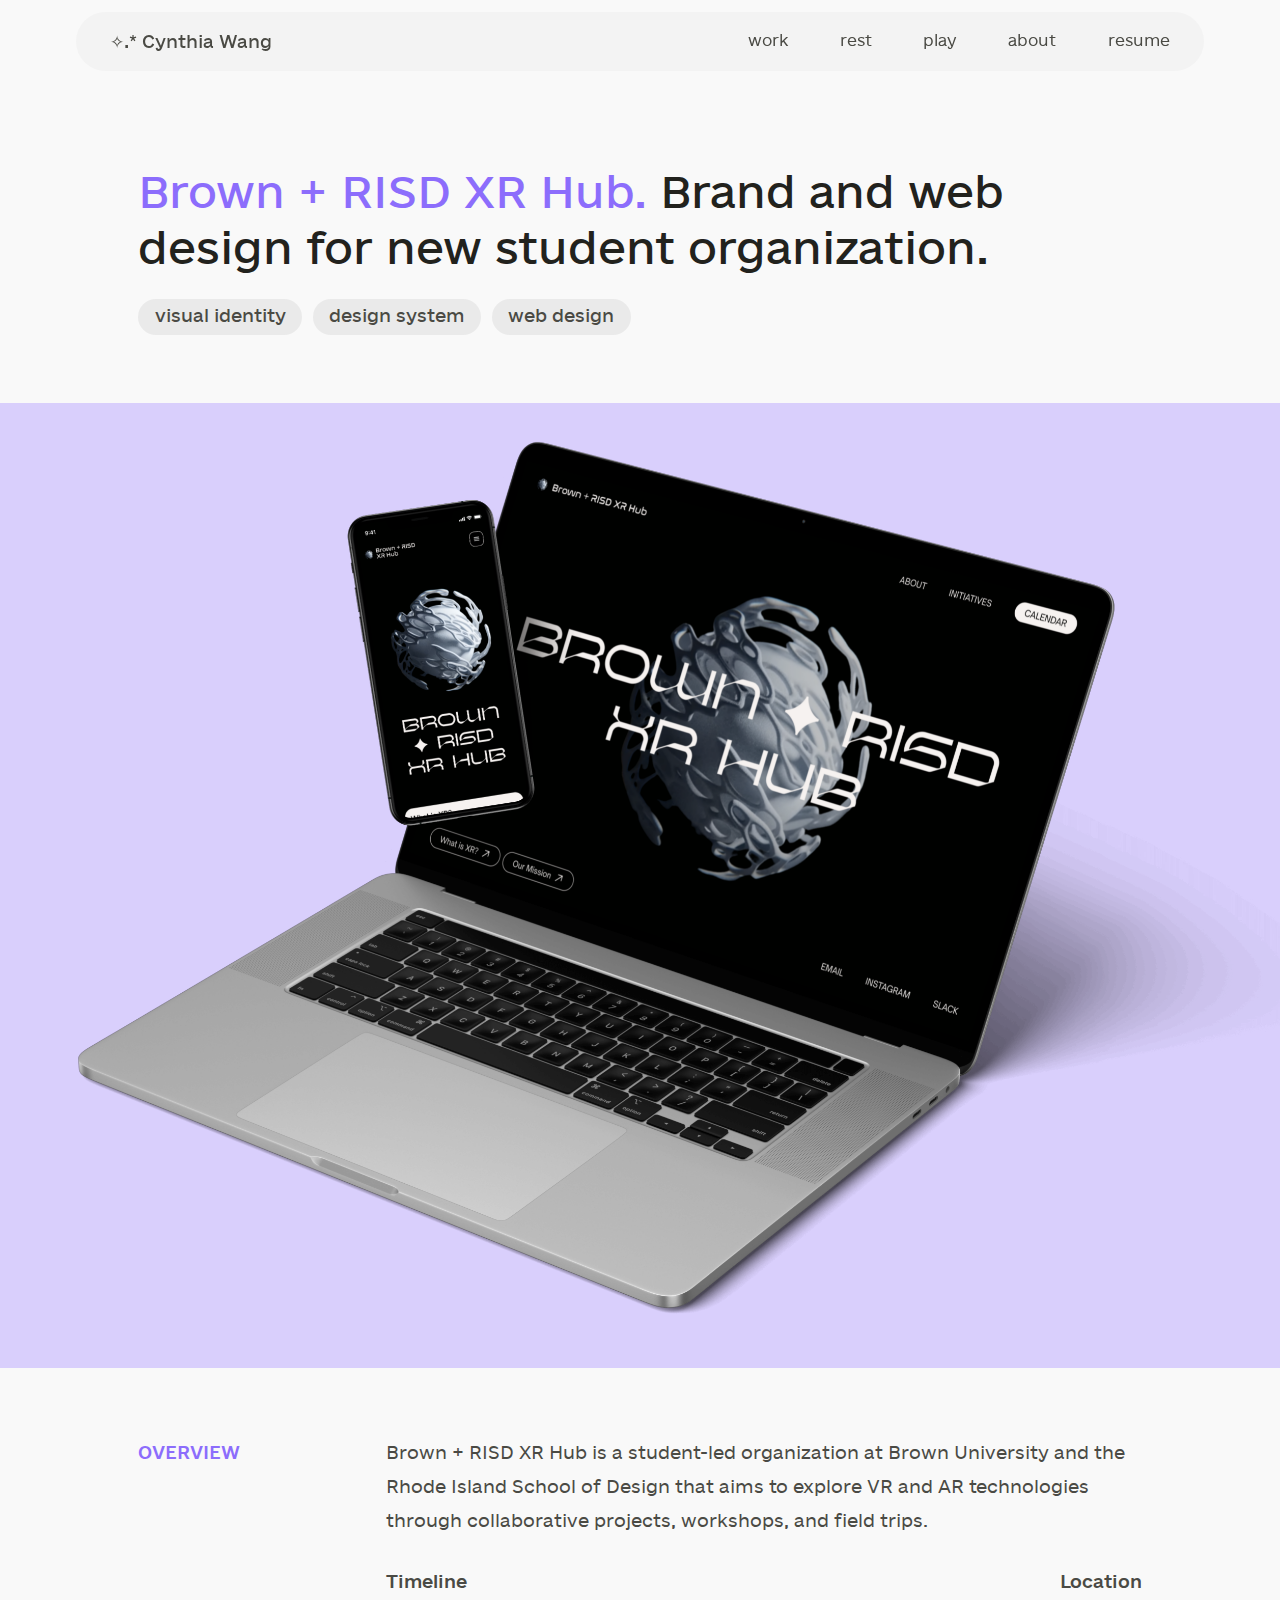
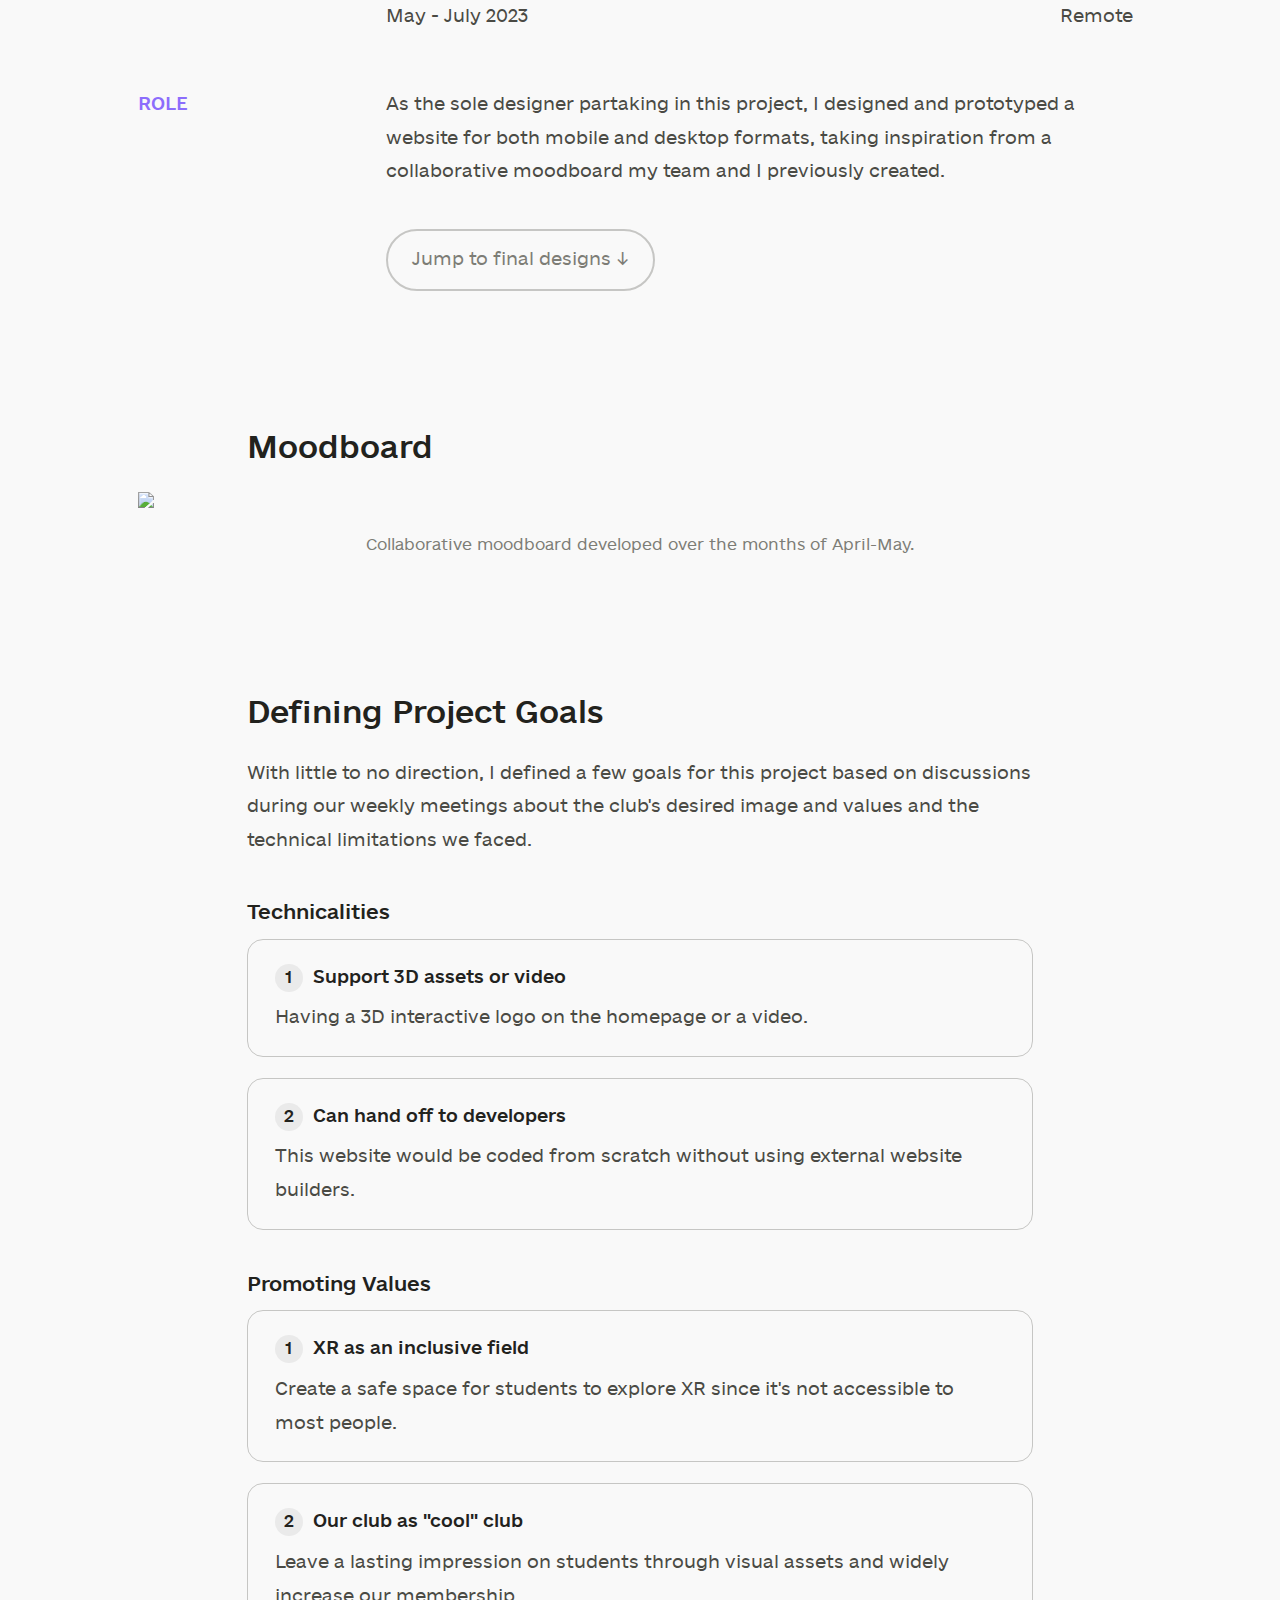
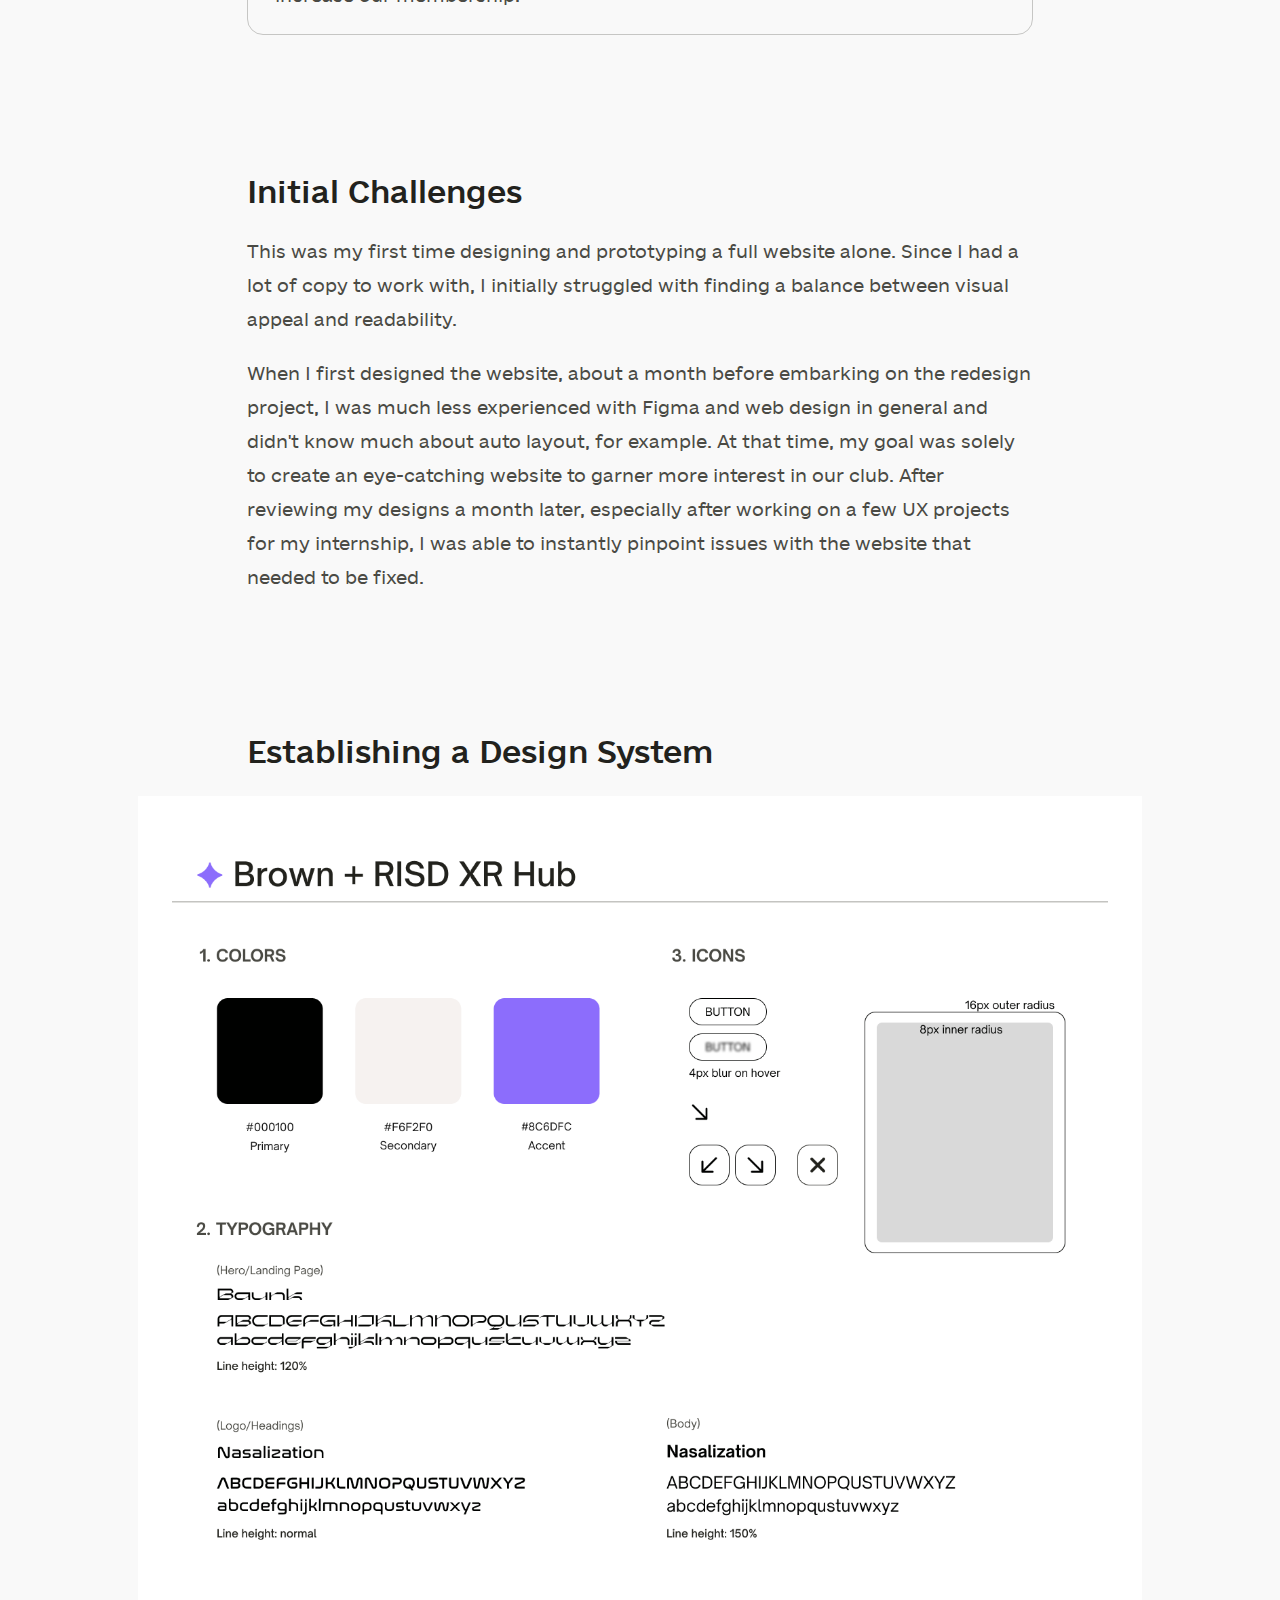
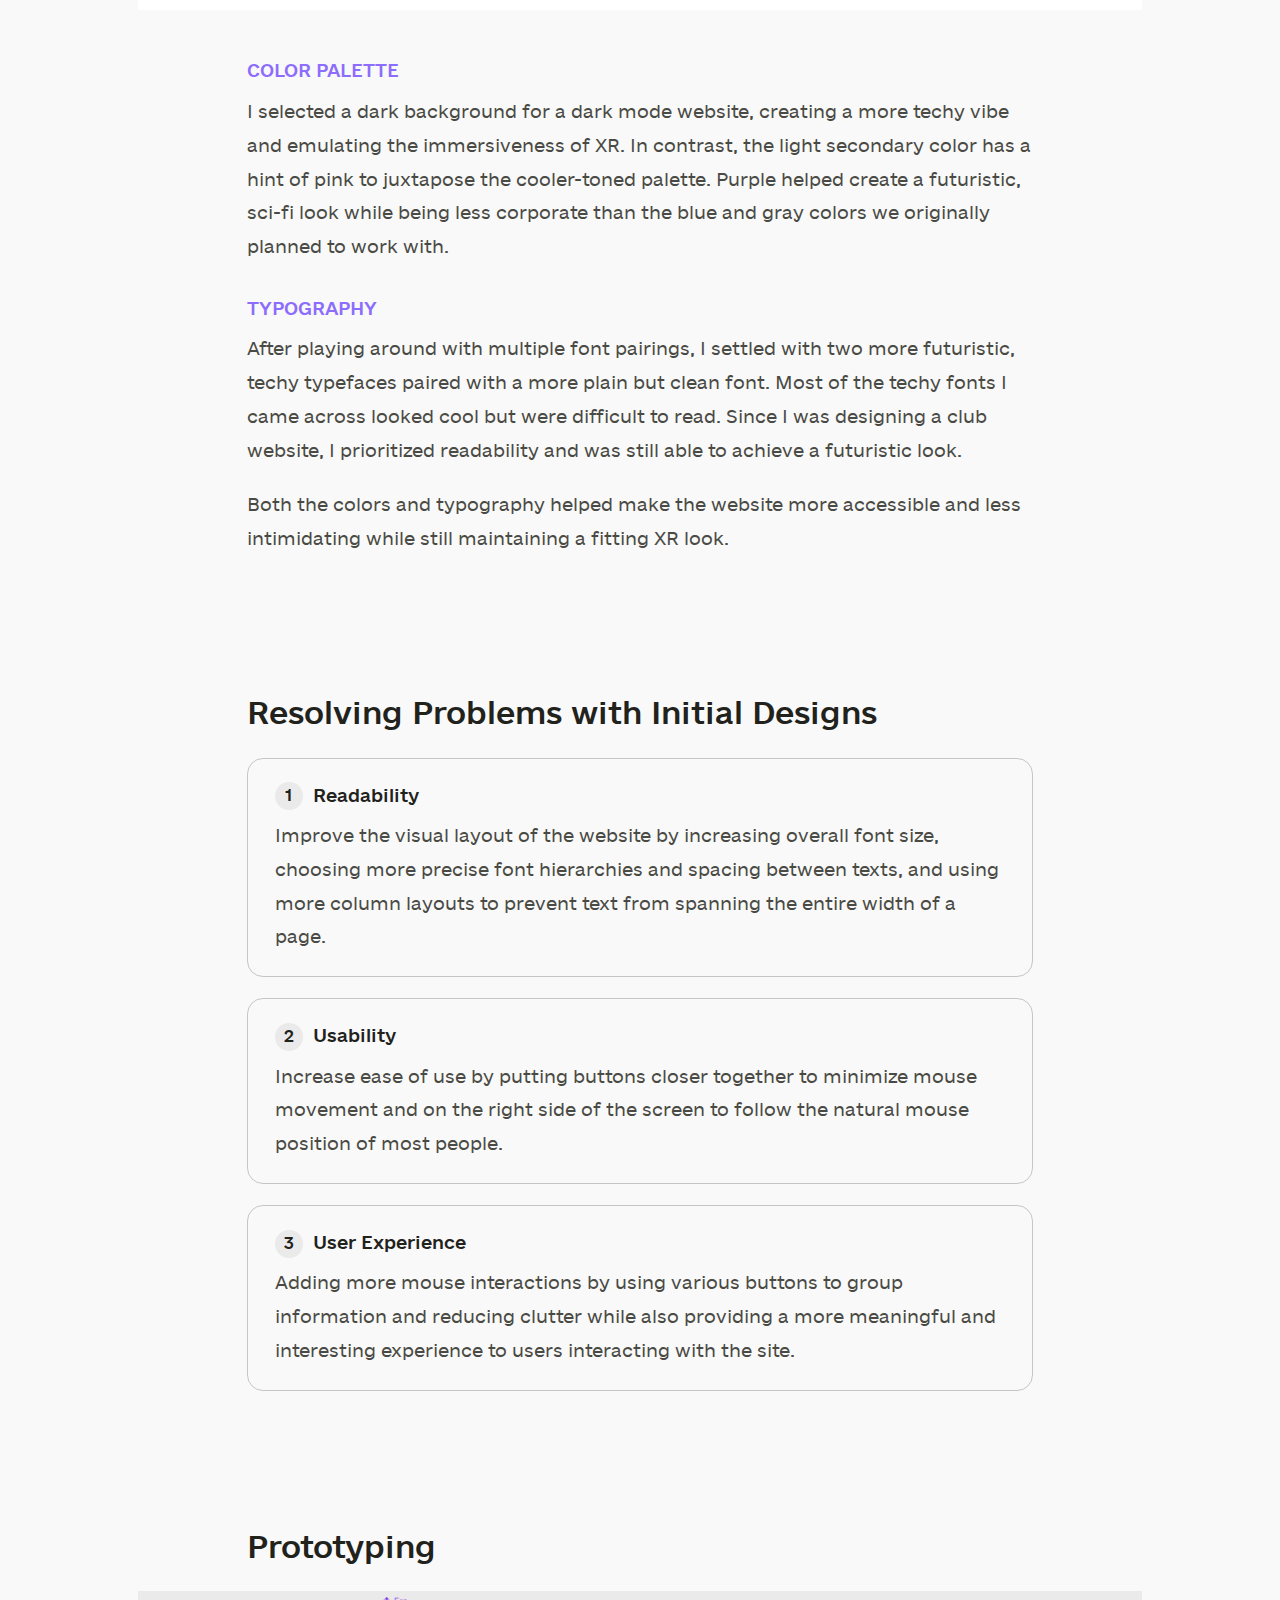
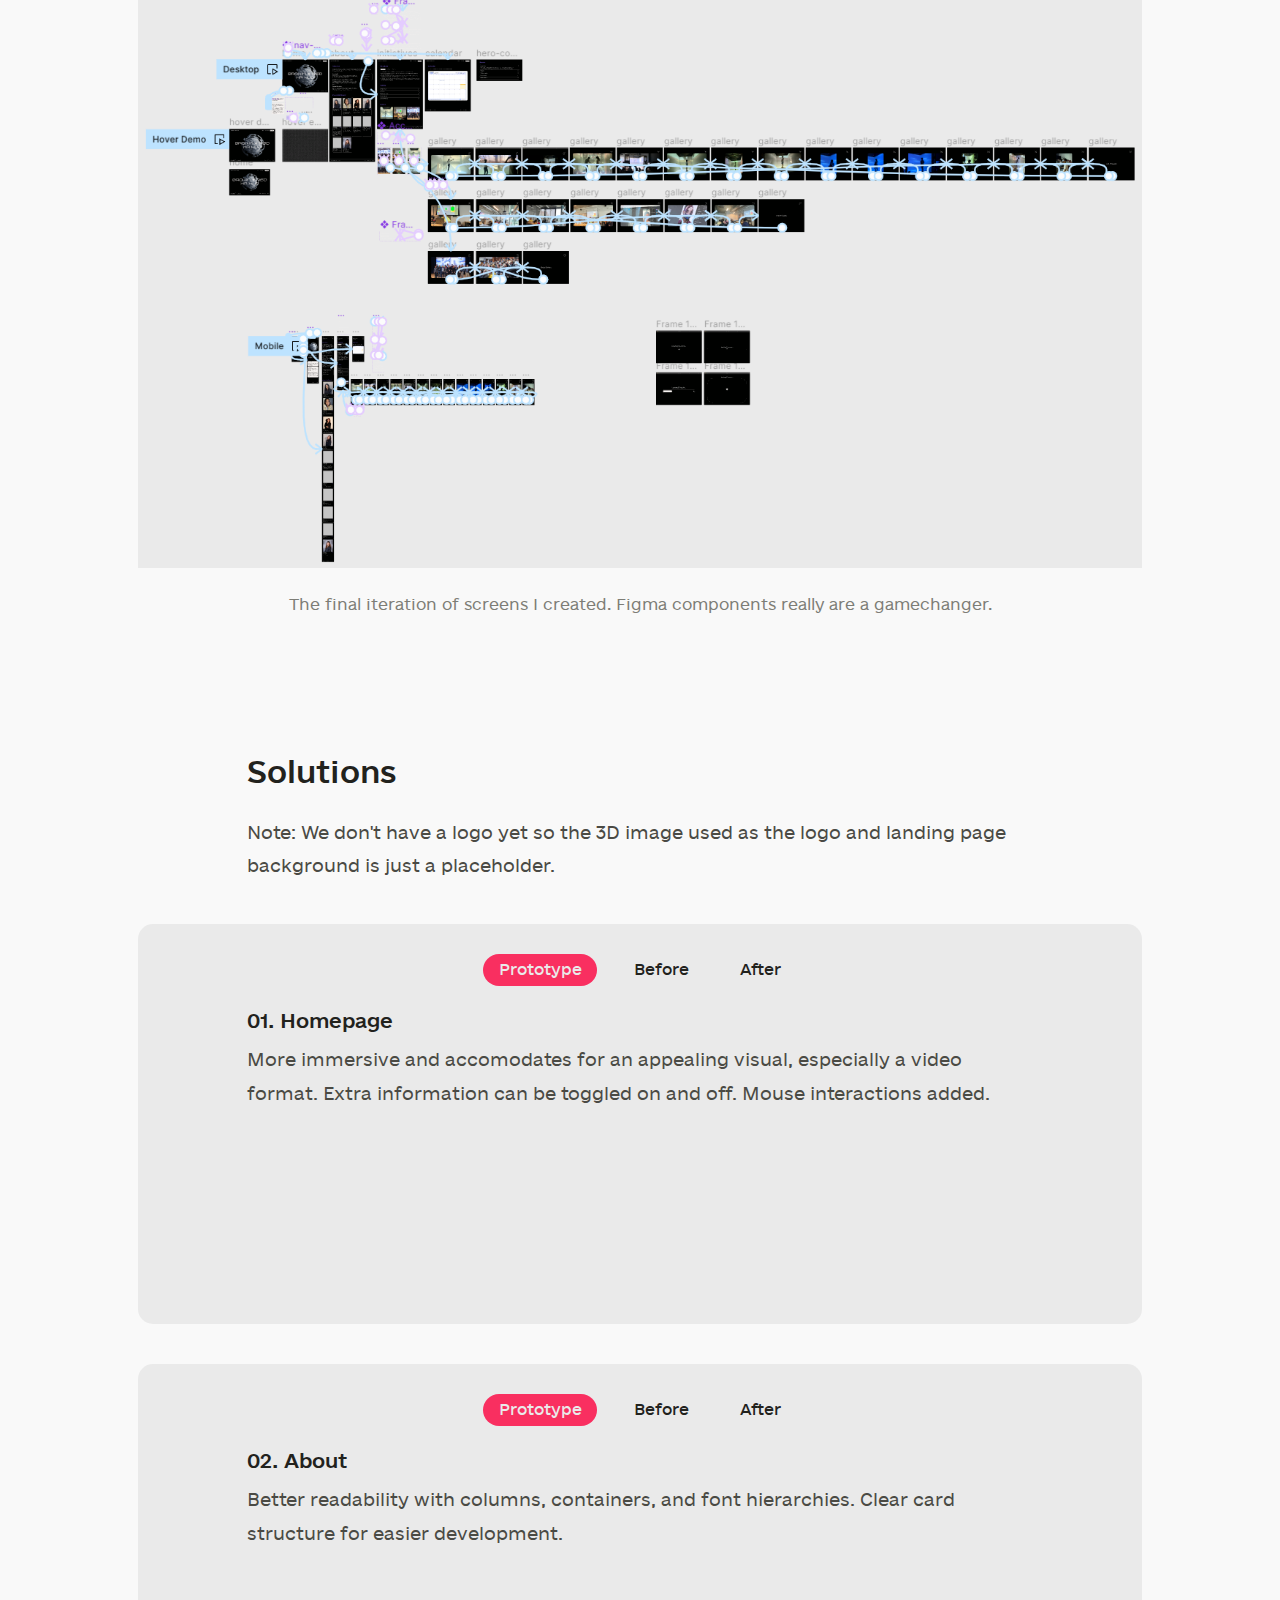
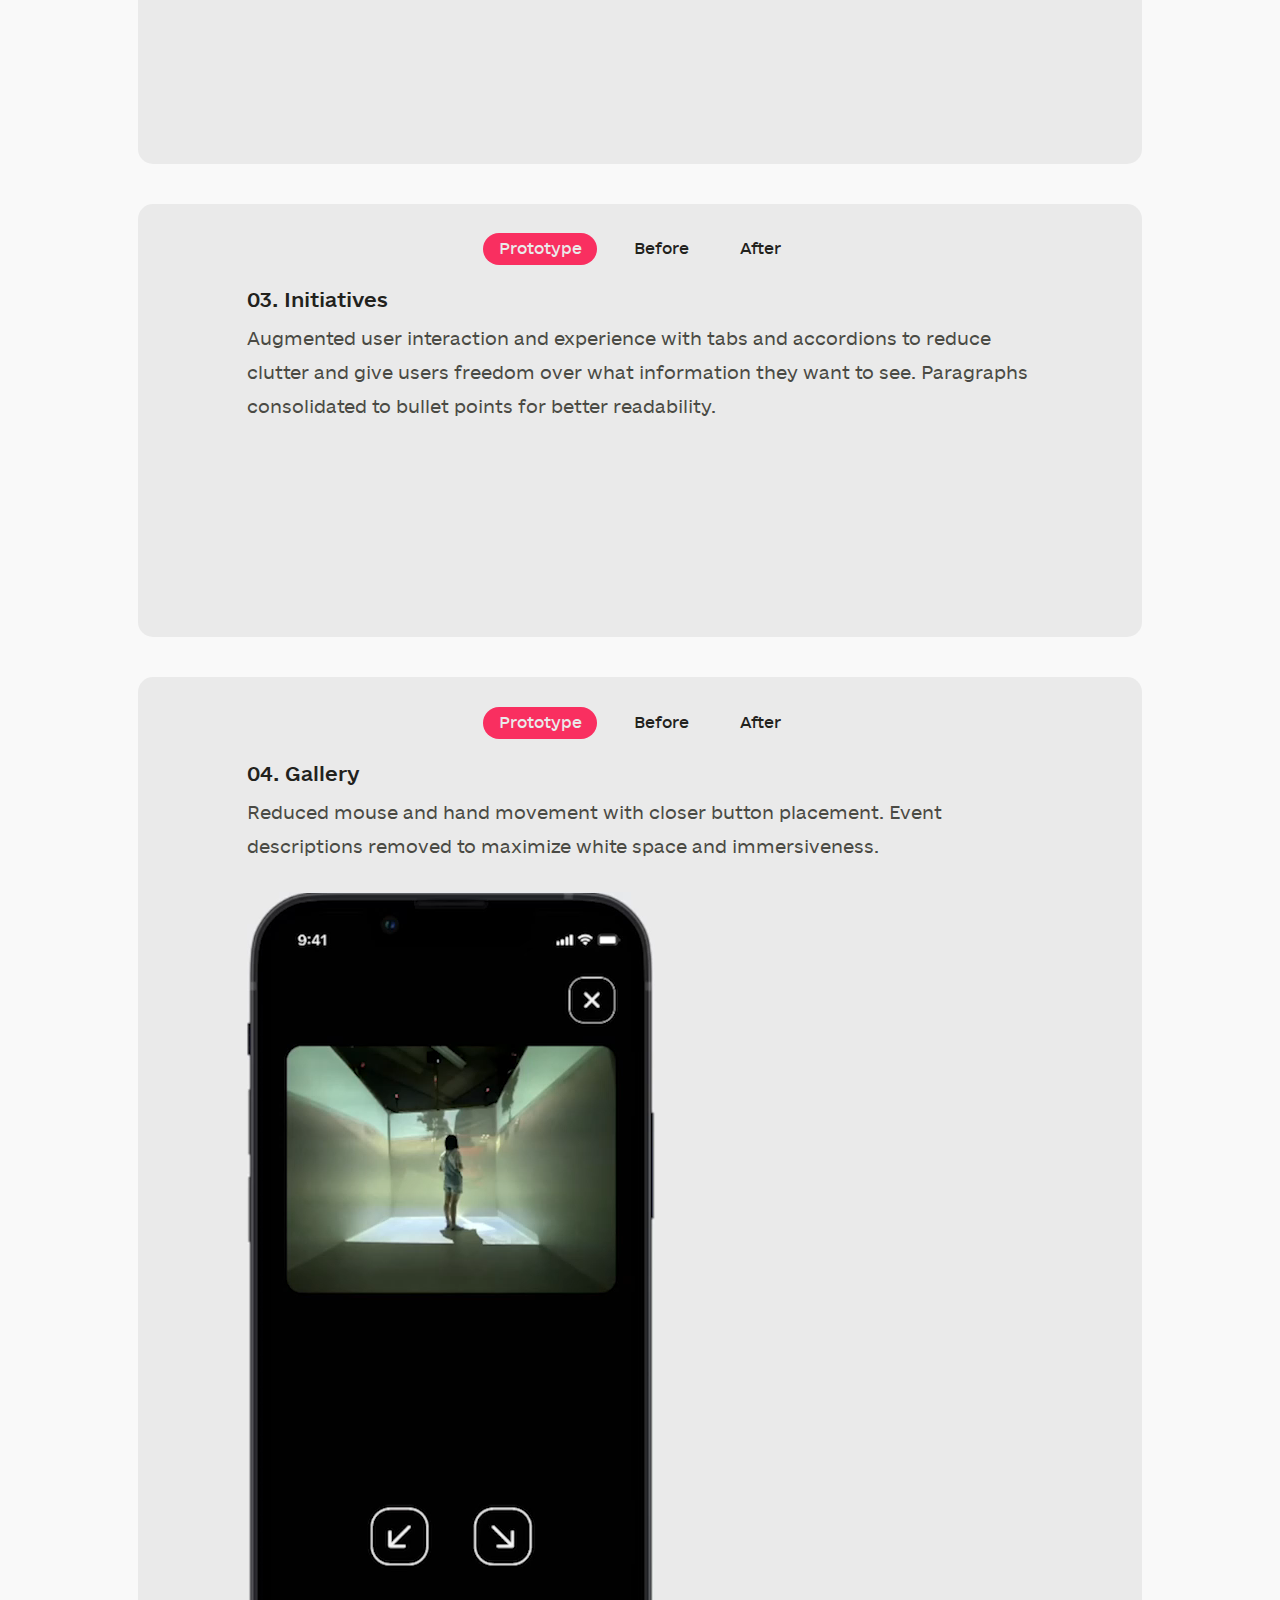
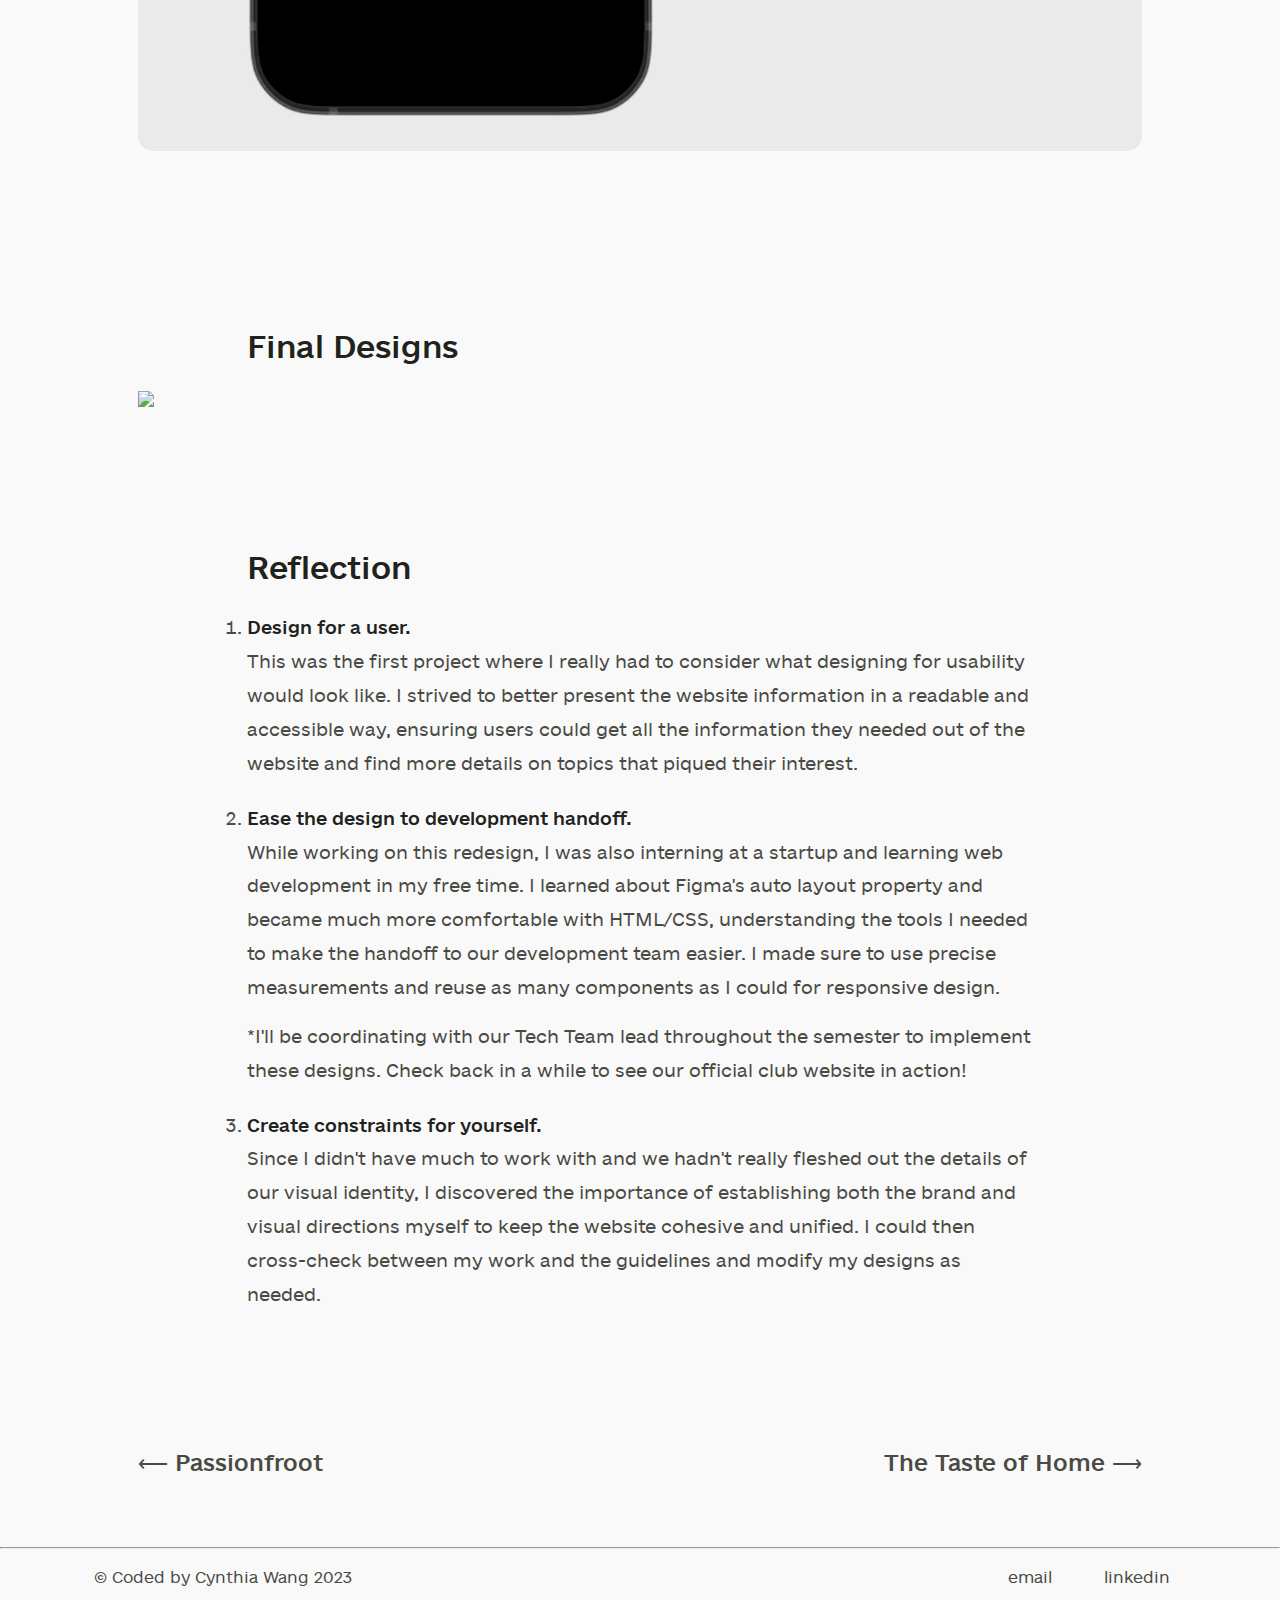
==== commit fe32323c: "Update index.html" ====
--- a/brown-risd-xr-hub/index.html
+++ b/brown-risd-xr-hub/index.html
@@ -30,13 +30,13 @@
       <h2 class="padding strong"><span class="purple">Brown + RISD XR Hub. </span>Brand and web design for new student organization.</h2>
       <div class="work-pill-row">
         <div class="category">
-          <p>visual identity</p>
+          <p class="pill-text">visual identity</p>
         </div>
         <div class="category">
-          <p>design system</p>
+          <p class="pill-text">design system</p>
         </div>
         <div class="category">
-          <p>web design</p>
+          <p class="pill-text">web design</p>
         </div>
       </div>
     </div>
@@ -91,7 +91,7 @@
           <div>
             <button class="jump-button">
               <a href="#solutions">
-                <p class="subtle">Jump to final designs</p>
+                <p class="subtle">Jump to final designs ↓</p>
               </a>
             </button>  
           </div>
@@ -106,7 +106,7 @@
       <div class="work-inner-container">
         <h3 class="padding">Moodboard</h3>
       </div>
-      <div class="process-image">
+      <div class="padding-24">
         <img src="../images/xr-hub/moodboard.jpg">
       </div>
       <p class="small-text subtle center-align">
@@ -191,19 +191,6 @@
             </div>  
           </div>
         </div>
-
-        <!-- <p class="medium">
-          1. XR as an inclusive field
-        </p>
-        <p class="padding-16">
-          Create a safe space for students to explore XR since it's not accessible to most people.
-        </p>
-        <p class="medium">
-          2. Our club as "cool" club
-        </p>
-        <p>
-          Leave a lasting impression on students through visual assets and widely increase our membership.
-        </p>  -->
       </div>
     </div>
   </section>    
@@ -225,7 +212,7 @@
       <div class="work-inner-container">
         <h3 class="padding">Establishing a Design System</h3>
       </div>
-      <div class="style-guide">
+      <div class="padding-48">
         <img src="../images/xr-hub/style-guide.png">
       </div>
       <div class="work-inner-container">
@@ -234,7 +221,7 @@
           I selected a dark background for a dark mode website, creating a more techy vibe and emulating the immersiveness of XR. In contrast, the light secondary color has a hint of pink to juxtapose the cooler-toned palette. Purple helped create a futuristic, sci-fi look while being less corporate than the blue and gray colors we originally planned to work with.
         </p>
         <p class="purple medium padding-8">TYPOGRAPHY</p>
-        <p class="padding-16">
+        <p class="padding-24">
           After playing around with multiple font pairings, I settled with two more futuristic, techy typefaces paired with a more plain but clean font. Most of the techy fonts I came across looked cool but were difficult to read. Since I was designing a club website, I prioritized readability and was still able to achieve a futuristic look.
         </p>
         <p>
@@ -830,7 +817,7 @@
             <p class="medium strong">
               Design for a user.
             </p>
-            <p class="padding-16">
+            <p class="padding-24">
               This was the first project where I really had to consider what designing for usability would look like. I strived to better present the website information in a readable and accessible way, ensuring users could get all the information they needed out of the website and find more details on topics that piqued their interest.
             </p>
           </li>
@@ -842,13 +829,13 @@
               While working on this redesign, I was also interning at a startup and learning web development in my free time. I learned about Figma's auto layout property and became much more comfortable with HTML/CSS, understanding the tools I needed to make the handoff to our development team easier. I made sure to use precise measurements and reuse as many components as I could for responsive design.
             </p>
 
-            <p class="padding-16">*I'll be coordinating with our Tech Team lead throughout the semester to implement these designs. Check back in a while to see our official club website in action!</p>
+            <p class="padding-24">*I'll be coordinating with our Tech Team lead throughout the semester to implement these designs. Check back in a while to see our official club website in action!</p>
           </li>  
           <li>
             <p class="medium strong">
               Create constraints for yourself. 
             </p>
-            <p class="padding-16">
+            <p>
               Since I didn't have much to work with and we hadn't really fleshed out the details of our visual identity, I discovered the importance of establishing both the brand and visual directions myself to keep the website cohesive and unified. I could then cross-check between my work and the guidelines and modify my designs as needed.
             </p>
           </li>  
@@ -884,4 +871,4 @@
   </section>
 
 </body>
-</html>+</html>
--- a/style.css
+++ b/style.css
@@ -1,7 +1,6 @@
 /* ************************ STYLE-GUIDE ************************ */
 
 /* VARIABLE-DEFINING */
-
 :root {
   --bg-default: #F9F9F9;
   --bg-deep: #EAEAEA;
@@ -147,7 +146,7 @@
   font-style: normal;
   font-size: clamp(0.875rem, calc(0.81rem + 0.31vw), 1.125rem);
   font-weight: 300;
-  line-height: 175%;
+  line-height: 200%;
 }
 
 p.subtle {
@@ -222,31 +221,31 @@
   padding-bottom: calc(1.5 * var(--padding-8));
 }
 
-p.padding-8 {
+.padding-8 {
   padding-bottom: var(--padding-8)
 }
 
-p.padding-12 {
+.padding-12 {
   padding-bottom: var(--padding-12);
 }
 
-p.padding-16 {
+.padding-16 {
   padding-bottom: var(--padding-16);
 }
 
-p.padding-32 {
+.padding-32 {
   padding-bottom: var(--padding-32);
 }
 
-p.padding-24 {
+.padding-24 {
   padding-bottom: var(--padding-24);
 }
 
-p.padding-48 {
+.padding-48 {
   padding-bottom: var(--padding-48);
 }
 
-p.padding-64 {
+.padding-64 {
   padding-bottom: var(--padding-64);
 }
 
@@ -459,6 +458,28 @@
   gap: var(--padding-24);
 }
 
+.three-col-grid.small-gap {
+  gap: var(--padding-8)
+}
+
+.same-height-flex {
+  display: flex;
+}
+
+.horizontal-scroll {
+  overflow: auto;
+  white-space: nowrap;
+  
+}
+
+.carousel-two-col {
+  width: 50%;
+}
+
+.carousel-three-col {
+  width: 33.3%;
+}
+
 /* ************************ WORK--XR-HUB ************************ */
 .cover-container.xr-hub {
   background: url(images/xr-hub/light-purple-bg.png);
@@ -472,6 +493,7 @@
   padding: 0.75rem 1.5rem;
   justify-content: center;
   align-items: center;
+  display: flex;
   border: 2px solid var(--border-default);
   border-radius: 5rem;
   transition: 0.3s ease-in-out;
@@ -480,14 +502,6 @@
 .jump-button:hover {
   background: var(--bg-deep);
   cursor: pointer;
-}
-
-.process-image {
-  padding-bottom: var(--padding-24);
-}
-
-.style-guide {
-  padding-bottom: var(--padding-48);
 }
 
 .grid-container {
@@ -680,6 +694,10 @@
   gap: var(--padding-12);
 }
 
+.pill-text {
+  line-height: 175%;
+}
+
 .category {
   padding: clamp(0.00rem, calc(-0.07rem + 0.32vw), 0.25rem) clamp(0.50rem, calc(0.28rem + 0.97vw), 1.25rem);
   border-radius: 5rem;
